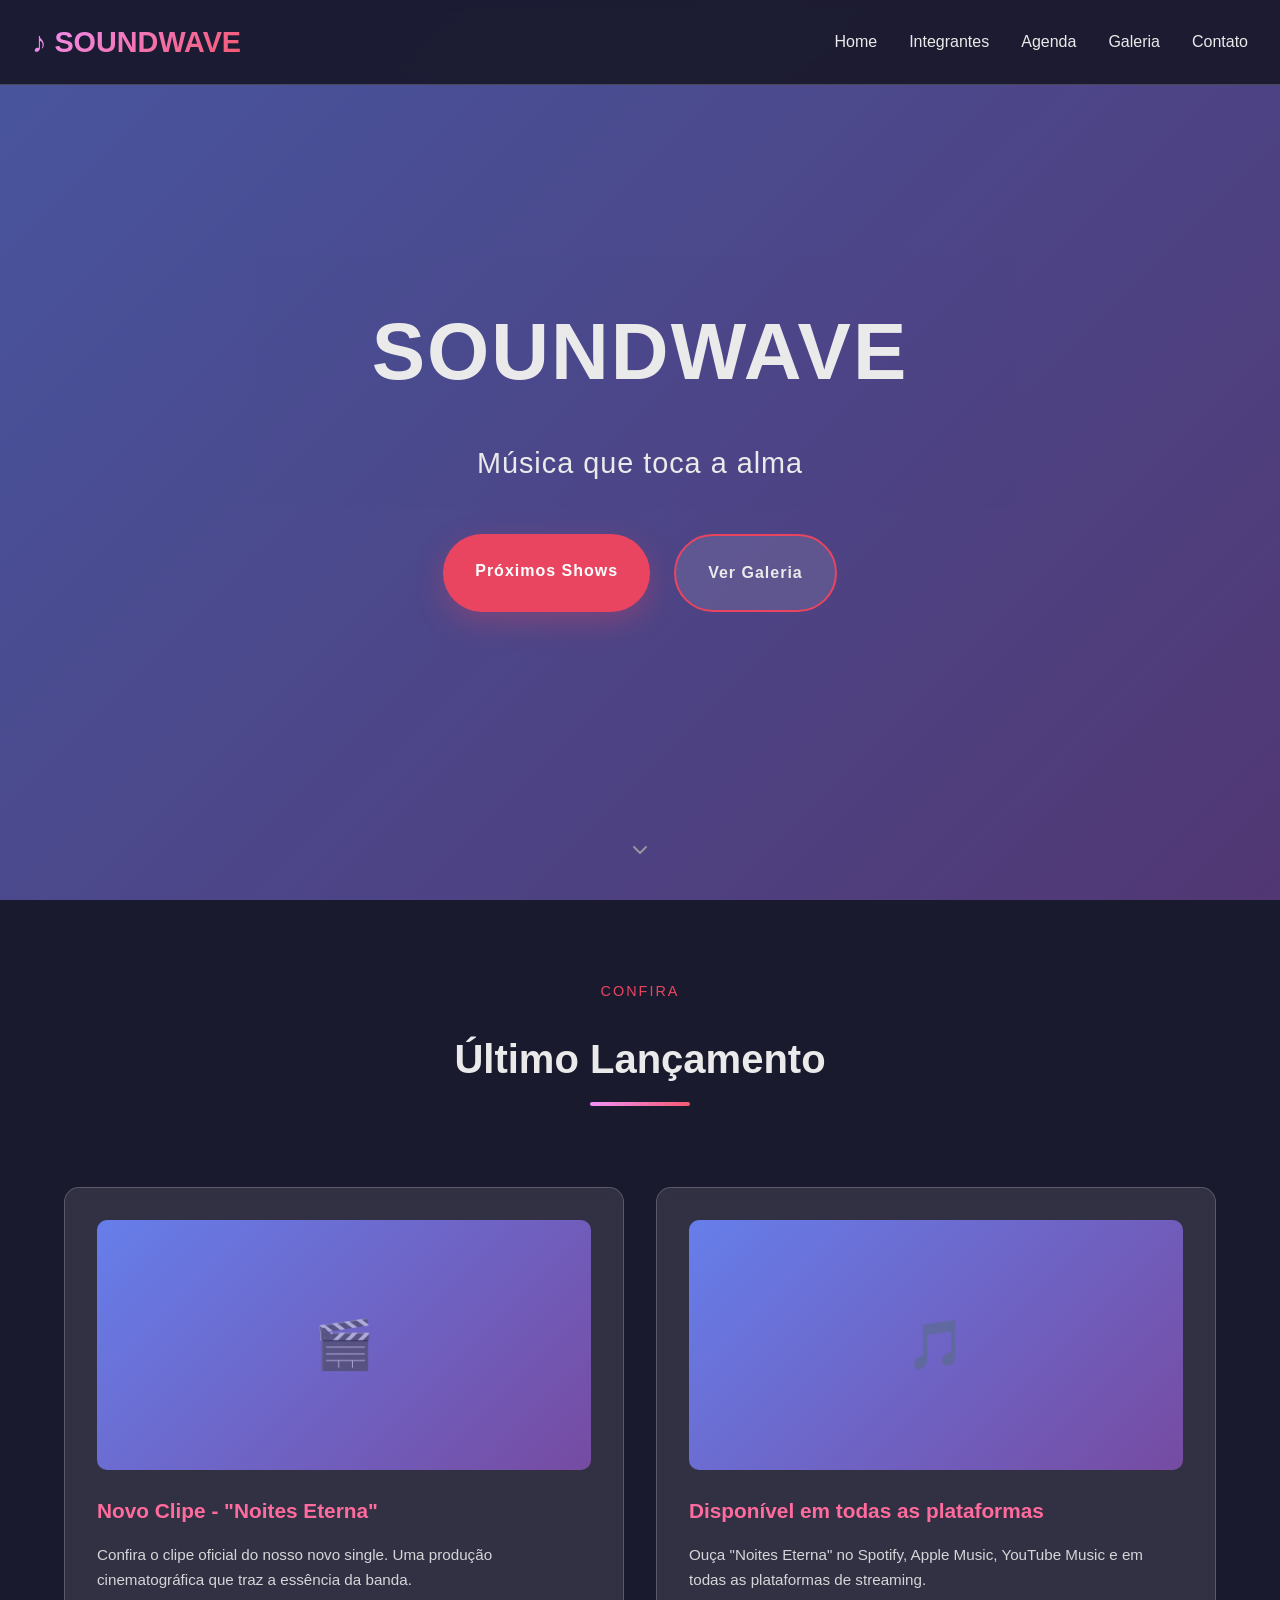
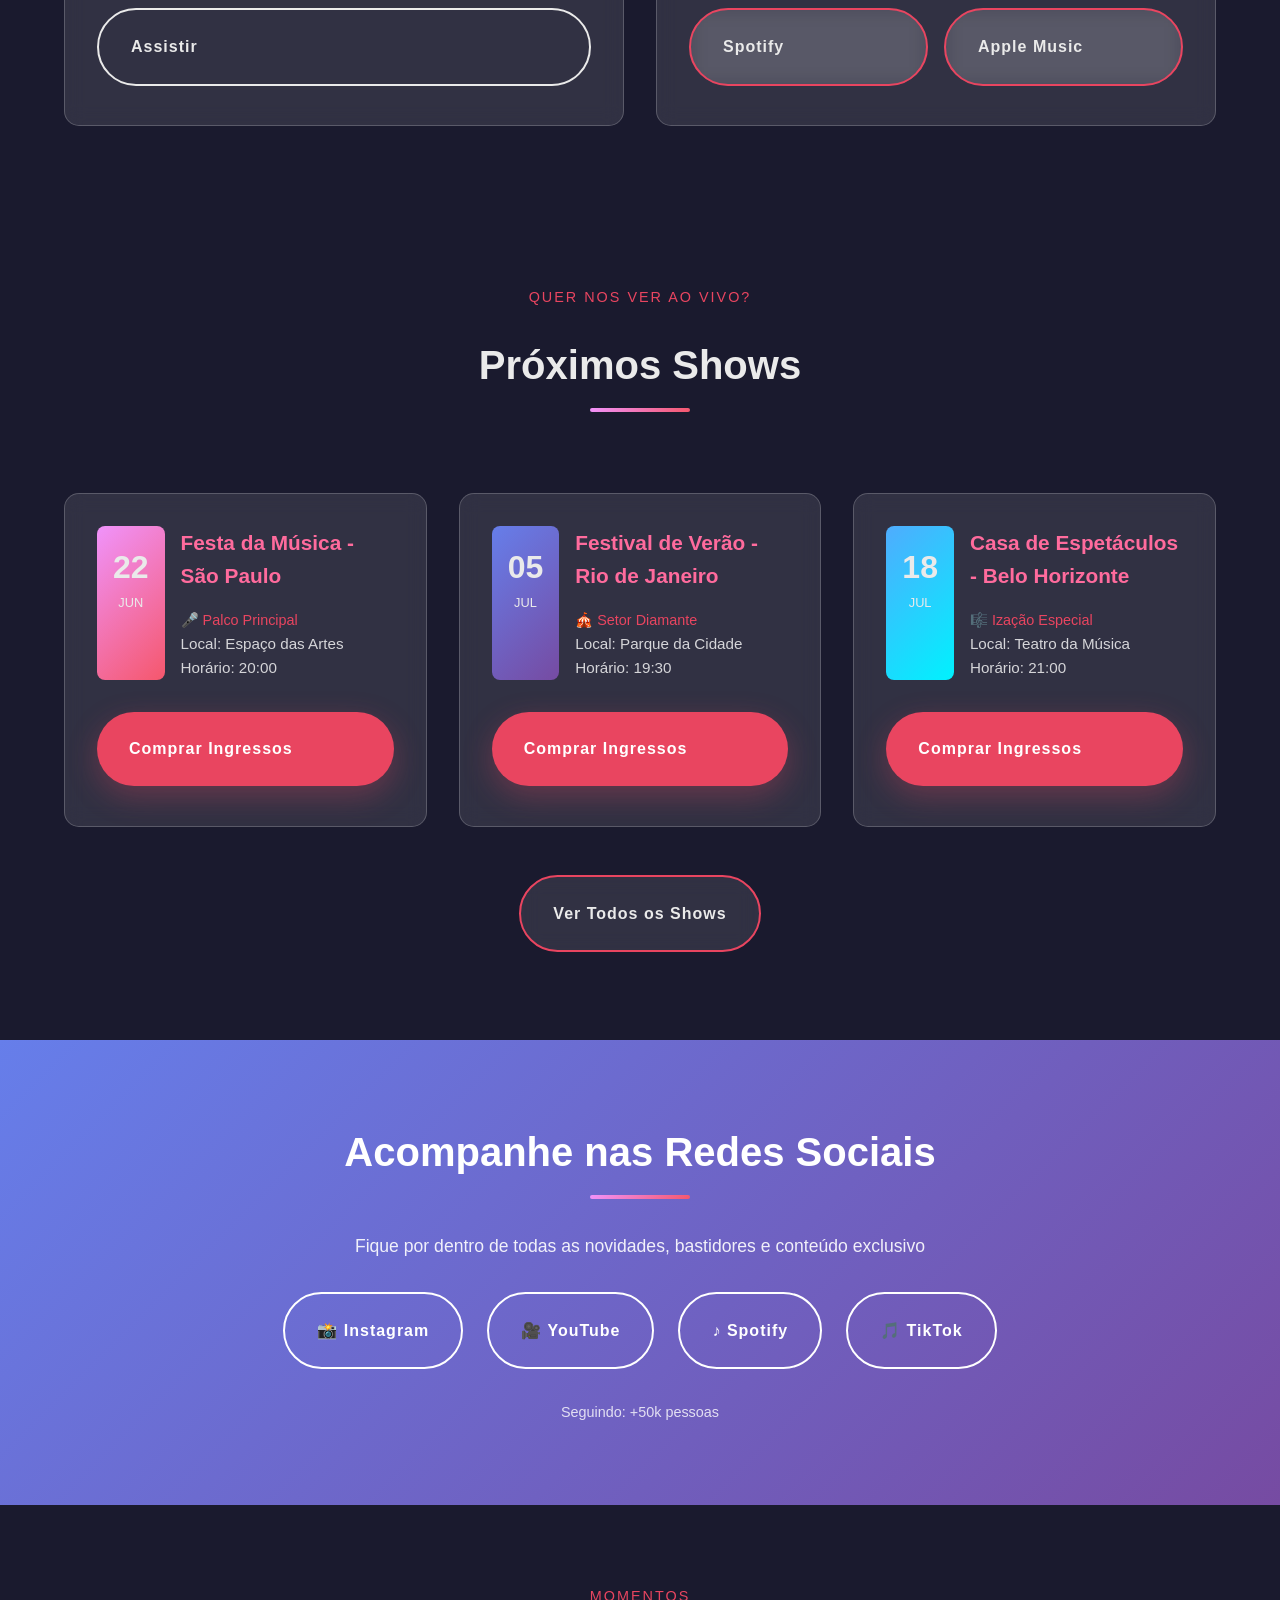
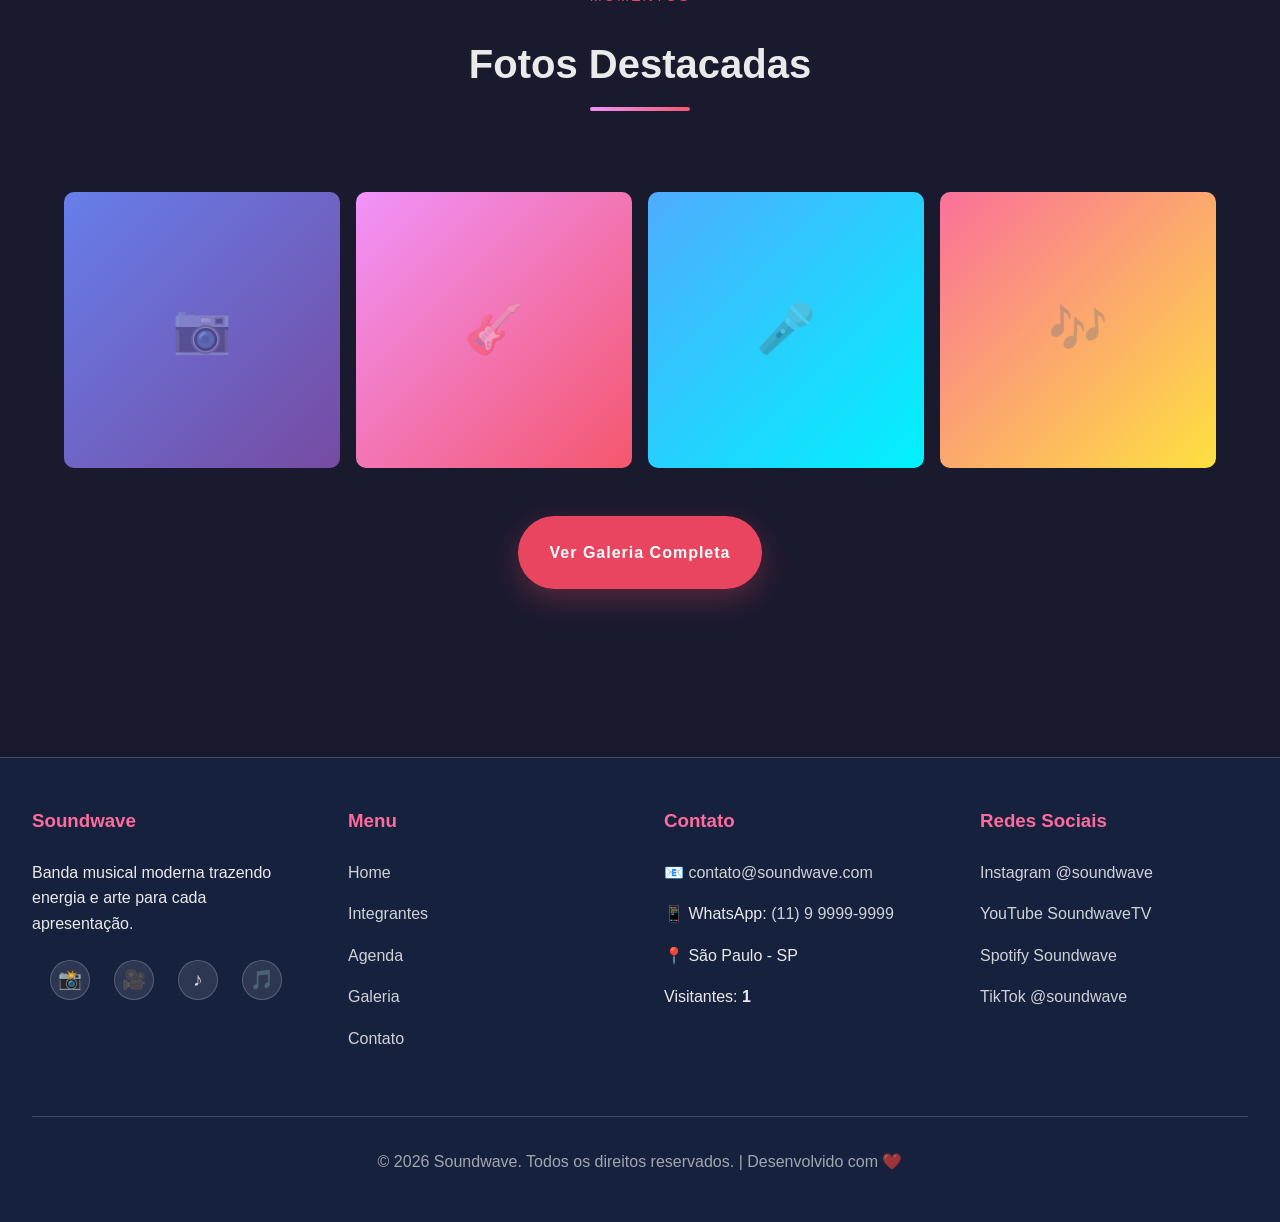
==== index.html @ 04a6c2c3 "Initial commit - Site Os Pampeiros" ====
<!DOCTYPE html>
<html lang="pt-BR">
<head>
  <meta charset="UTF-8">
  <meta name="viewport" content="width=device-width, initial-scale=1.0">
  <title>Soundwave - A Banda do Momento</title>
  <meta name="description" content="Site oficial da banda Soundwave. Conheça os integrantes, acompanhe a agenda de shows e ouça nossas músicas.">
  <meta name="keywords" content="banda, música, shows, soundwave, rock, indie">
  <meta name="theme-color" content="#e94560">
  
  <link rel="stylesheet" href="css/style.css">
  <link rel="icon" type="image/x-icon" href="data:image/svg+xml,<svg xmlns='http://www.w3.org/2000/svg' viewBox='0 0 100 100'><text y='75' font-size='75'>🎵</text></svg>">
</head>
<body>
  <!-- HEADER E NAVEGAÇÃO -->
  <header>
    <div class="header-container">
      <a href="index.html" class="logo">♪ SOUNDWAVE</a>
      <button class="menu-toggle">
        <span></span>
        <span></span>
        <span></span>
      </button>
      <nav>
        <a href="index.html">Home</a>
        <a href="integrantes.html">Integrantes</a>
        <a href="agenda.html">Agenda</a>
        <a href="galeria.html">Galeria</a>
        <a href="contato.html">Contato</a>
      </nav>
    </div>
  </header>

  <!-- HERO SECTION -->
  <section class="hero">
    <div class="hero-content">
      <h1>SOUNDWAVE</h1>
      <p>Música que toca a alma</p>
      <div class="hero-buttons">
        <a href="agenda.html" class="btn btn-primary">Próximos Shows</a>
        <a href="galeria.html" class="btn btn-secondary">Ver Galeria</a>
      </div>
    </div>
    
    <div class="scroll-indicator">
      <svg viewBox="0 0 24 24" stroke-width="2" stroke-linecap="round" stroke-linejoin="round">
        <polyline points="6 9 12 15 18 9"></polyline>
      </svg>
    </div>
  </section>

  <!-- ÚLTIMO LANÇAMENTO -->
  <section class="latest-release">
    <div class="container">
      <div class="section-subtitle">Confira</div>
      <h2 class="section-title">Último Lançamento</h2>
      
      <div class="grid">
        <div class="card">
          <div class="card-image">🎬</div>
          <h3>Novo Clipe - "Noites Eterna"</h3>
          <p>Confira o clipe oficial do nosso novo single. Uma produção cinematográfica que traz a essência da banda.</p>
          <a href="galeria.html" class="btn btn-ghost" style="margin-top: 1rem; width: 100%;">Assistir</a>
        </div>
        
        <div class="card">
          <div class="card-image">🎵</div>
          <h3>Disponível em todas as plataformas</h3>
          <p>Ouça "Noites Eterna" no Spotify, Apple Music, YouTube Music e em todas as plataformas de streaming.</p>
          <div style="display: flex; gap: 1rem; margin-top: 1rem; flex-wrap: wrap;">
            <a href="#" class="btn btn-secondary" style="flex: 1; min-width: 100px;">Spotify</a>
            <a href="#" class="btn btn-secondary" style="flex: 1; min-width: 100px;">Apple Music</a>
          </div>
        </div>
      </div>
    </div>
  </section>

  <!-- PRÓXIMOS SHOWS -->
  <section class="upcoming-shows">
    <div class="container">
      <div class="section-subtitle">Quer nos ver ao vivo?</div>
      <h2 class="section-title">Próximos Shows</h2>
      
      <div class="grid">
        <div class="card">
          <div style="display: flex; gap: 1rem; margin-bottom: 1rem;">
            <div style="background: linear-gradient(135deg, #f093fb 0%, #f5576c 100%); padding: 1rem; border-radius: 8px; text-align: center;">
              <div style="font-size: 2rem; font-weight: bold;">22</div>
              <div style="font-size: 0.8rem;">JUN</div>
            </div>
            <div>
              <h3 style="color: #ff6b9d;">Festa da Música - São Paulo</h3>
              <p style="color: var(--accent); font-size: 0.9rem;">🎤 Palco Principal</p>
              <p style="color: rgba(255, 255, 255, 0.8);">Local: Espaço das Artes</p>
              <p style="color: rgba(255, 255, 255, 0.8);">Horário: 20:00</p>
            </div>
          </div>
          <a href="#" class="btn btn-primary" style="width: 100%; margin-top: 1rem;">Comprar Ingressos</a>
        </div>
        
        <div class="card">
          <div style="display: flex; gap: 1rem; margin-bottom: 1rem;">
            <div style="background: linear-gradient(135deg, #667eea 0%, #764ba2 100%); padding: 1rem; border-radius: 8px; text-align: center;">
              <div style="font-size: 2rem; font-weight: bold;">05</div>
              <div style="font-size: 0.8rem;">JUL</div>
            </div>
            <div>
              <h3 style="color: #ff6b9d;">Festival de Verão - Rio de Janeiro</h3>
              <p style="color: var(--accent); font-size: 0.9rem;">🎪 Setor Diamante</p>
              <p style="color: rgba(255, 255, 255, 0.8);">Local: Parque da Cidade</p>
              <p style="color: rgba(255, 255, 255, 0.8);">Horário: 19:30</p>
            </div>
          </div>
          <a href="#" class="btn btn-primary" style="width: 100%; margin-top: 1rem;">Comprar Ingressos</a>
        </div>
        
        <div class="card">
          <div style="display: flex; gap: 1rem; margin-bottom: 1rem;">
            <div style="background: linear-gradient(135deg, #4facfe 0%, #00f2fe 100%); padding: 1rem; border-radius: 8px; text-align: center;">
              <div style="font-size: 2rem; font-weight: bold;">18</div>
              <div style="font-size: 0.8rem;">JUL</div>
            </div>
            <div>
              <h3 style="color: #ff6b9d;">Casa de Espetáculos - Belo Horizonte</h3>
              <p style="color: var(--accent); font-size: 0.9rem;">🎼 Ização Especial</p>
              <p style="color: rgba(255, 255, 255, 0.8);">Local: Teatro da Música</p>
              <p style="color: rgba(255, 255, 255, 0.8);">Horário: 21:00</p>
            </div>
          </div>
          <a href="#" class="btn btn-primary" style="width: 100%; margin-top: 1rem;">Comprar Ingressos</a>
        </div>
      </div>
      
      <div style="text-align: center; margin-top: 3rem;">
        <a href="agenda.html" class="btn btn-secondary">Ver Todos os Shows</a>
      </div>
    </div>
  </section>

  <!-- REDES SOCIAIS -->
  <section class="social-section" style="background: linear-gradient(135deg, #667eea 0%, #764ba2 100%); padding: 5rem 2rem; text-align: center;">
    <div class="container">
      <h2 class="section-title" style="color: white;">Acompanhe nas Redes Sociais</h2>
      <p style="font-size: 1.1rem; margin-bottom: 2rem; color: rgba(255, 255, 255, 0.9);">Fique por dentro de todas as novidades, bastidores e conteúdo exclusivo</p>
      
      <div style="display: flex; gap: 1.5rem; justify-content: center; flex-wrap: wrap; margin-bottom: 2rem;">
        <a href="#" class="btn btn-ghost" style="color: white; border-color: white;">📸 Instagram</a>
        <a href="#" class="btn btn-ghost" style="color: white; border-color: white;">🎥 YouTube</a>
        <a href="#" class="btn btn-ghost" style="color: white; border-color: white;">♪ Spotify</a>
        <a href="#" class="btn btn-ghost" style="color: white; border-color: white;">🎵 TikTok</a>
      </div>
      
      <p style="color: rgba(255, 255, 255, 0.8); font-size: 0.9rem;">Seguindo: +50k pessoas</p>
    </div>
  </section>

  <!-- FOTOS DESTACADAS -->
  <section class="featured-photos">
    <div class="container">
      <div class="section-subtitle">Momentos</div>
      <h2 class="section-title">Fotos Destacadas</h2>
      
      <div style="display: grid; grid-template-columns: repeat(auto-fit, minmax(200px, 1fr)); gap: 1rem; margin-top: 3rem;">
        <div style="aspect-ratio: 1; background: linear-gradient(135deg, #667eea 0%, #764ba2 100%); border-radius: 10px; display: flex; align-items: center; justify-content: center; color: rgba(255, 255, 255, 0.3); font-size: 3rem; cursor: pointer; transition: all 0.3s ease;" onmouseover="this.style.transform='scale(1.05)'" onmouseout="this.style.transform='scale(1)'">📷</div>
        <div style="aspect-ratio: 1; background: linear-gradient(135deg, #f093fb 0%, #f5576c 100%); border-radius: 10px; display: flex; align-items: center; justify-content: center; color: rgba(255, 255, 255, 0.3); font-size: 3rem; cursor: pointer; transition: all 0.3s ease;" onmouseover="this.style.transform='scale(1.05)'" onmouseout="this.style.transform='scale(1)'">🎸</div>
        <div style="aspect-ratio: 1; background: linear-gradient(135deg, #4facfe 0%, #00f2fe 100%); border-radius: 10px; display: flex; align-items: center; justify-content: center; color: rgba(255, 255, 255, 0.3); font-size: 3rem; cursor: pointer; transition: all 0.3s ease;" onmouseover="this.style.transform='scale(1.05)'" onmouseout="this.style.transform='scale(1)'">🎤</div>
        <div style="aspect-ratio: 1; background: linear-gradient(135deg, #fa709a 0%, #fee140 100%); border-radius: 10px; display: flex; align-items: center; justify-content: center; color: rgba(255, 255, 255, 0.3); font-size: 3rem; cursor: pointer; transition: all 0.3s ease;" onmouseover="this.style.transform='scale(1.05)'" onmouseout="this.style.transform='scale(1)'">🎶</div>
      </div>
      
      <div style="text-align: center; margin-top: 3rem;">
        <a href="galeria.html" class="btn btn-primary">Ver Galeria Completa</a>
      </div>
    </div>
  </section>

  <!-- RODAPÉ -->
  <footer>
    <div class="footer-content">
      <div class="footer-section">
        <h3>Soundwave</h3>
        <p>Banda musical moderna trazendo energia e arte para cada apresentação.</p>
        <div class="social-links" style="margin-top: 1.5rem;">
          <a href="#" title="Instagram">📸</a>
          <a href="#" title="YouTube">🎥</a>
          <a href="#" title="Spotify">♪</a>
          <a href="#" title="TikTok">🎵</a>
        </div>
      </div>
      
      <div class="footer-section">
        <h3>Menu</h3>
        <ul>
          <li><a href="index.html">Home</a></li>
          <li><a href="integrantes.html">Integrantes</a></li>
          <li><a href="agenda.html">Agenda</a></li>
          <li><a href="galeria.html">Galeria</a></li>
          <li><a href="contato.html">Contato</a></li>
        </ul>
      </div>
      
      <div class="footer-section">
        <h3>Contato</h3>
        <ul>
          <li>📧 <a href="mailto:contato@soundwave.com">contato@soundwave.com</a></li>
          <li>📱 WhatsApp: <a href="https://wa.me/5511999999999">(11) 9 9999-9999</a></li>
          <li>📍 São Paulo - SP</li>
          <li style="margin-top: 1rem;">Visitantes: <strong id="visitor-count" class="visitor-count">1</strong></li>
        </ul>
      </div>
      
      <div class="footer-section">
        <h3>Redes Sociais</h3>
        <ul>
          <li><a href="#">Instagram @soundwave</a></li>
          <li><a href="#">YouTube SoundwaveTV</a></li>
          <li><a href="#">Spotify Soundwave</a></li>
          <li><a href="#">TikTok @soundwave</a></li>
        </ul>
      </div>
    </div>
    
    <div class="footer-bottom">
      <p>&copy; 2026 Soundwave. Todos os direitos reservados. | Desenvolvido com ❤️</p>
    </div>
  </footer>

  <!-- Botão Voltar ao Topo -->
  <button class="scroll-top">↑</button>

  <script src="js/script.js"></script>
</body>
</html>
---- css/style.css ----
/* ===================================
   VARIÁVEIS E ESTILOS GLOBAIS
   =================================== */

:root {
  /* Cores */
  --primary: #1a1a2e;
  --secondary: #16213e;
  --accent: #e94560;
  --accent-light: #ff6b9d;
  --text-light: #eaeaea;
  --text-dark: #1a1a2e;
  --glass-bg: rgba(255, 255, 255, 0.1);
  --glass-border: rgba(255, 255, 255, 0.2);
  --gradient-1: linear-gradient(135deg, #667eea 0%, #764ba2 100%);
  --gradient-2: linear-gradient(135deg, #f093fb 0%, #f5576c 100%);
  --gradient-3: linear-gradient(135deg, #4facfe 0%, #00f2fe 100%);
  
  /* Tipografia */
  --font-primary: 'Segoe UI', Tahoma, Geneva, Verdana, sans-serif;
  --font-secondary: 'Georgia', serif;
  
  /* Espaçamentos */
  --space-xs: 0.5rem;
  --space-sm: 1rem;
  --space-md: 1.5rem;
  --space-lg: 2rem;
  --space-xl: 3rem;
  --space-xxl: 5rem;
  
  /* Transições */
  --transition-fast: 0.2s ease;
  --transition-normal: 0.3s ease;
  --transition-slow: 0.5s ease;
}

* {
  margin: 0;
  padding: 0;
  box-sizing: border-box;
}

html {
  scroll-behavior: smooth;
}

body {
  font-family: var(--font-primary);
  background-color: var(--primary);
  color: var(--text-light);
  line-height: 1.6;
  overflow-x: hidden;
}

/* ===================================
   HEADER E NAVEGAÇÃO
   =================================== */

header {
  position: fixed;
  top: 0;
  left: 0;
  right: 0;
  z-index: 1000;
  background: rgba(26, 26, 46, 0.95);
  backdrop-filter: blur(10px);
  border-bottom: 1px solid var(--glass-border);
  padding: 1.2rem var(--space-lg);
  transition: all var(--transition-normal);
}

header.scrolled {
  background: rgba(26, 26, 46, 0.98);
  padding: 0.8rem var(--space-lg);
  box-shadow: 0 10px 40px rgba(0, 0, 0, 0.3);
}

.header-container {
  max-width: 1400px;
  margin: 0 auto;
  display: flex;
  justify-content: space-between;
  align-items: center;
}

.logo {
  font-size: 1.8rem;
  font-weight: bold;
  background: var(--gradient-2);
  -webkit-background-clip: text;
  -webkit-text-fill-color: transparent;
  background-clip: text;
  text-decoration: none;
  transition: transform var(--transition-normal);
}

.logo:hover {
  transform: scale(1.05);
}

nav {
  display: flex;
  gap: var(--space-lg);
}

nav a {
  color: var(--text-light);
  text-decoration: none;
  font-weight: 500;
  transition: color var(--transition-normal);
  position: relative;
}

nav a::after {
  content: '';
  position: absolute;
  bottom: -5px;
  left: 0;
  width: 0;
  height: 2px;
  background: var(--accent);
  transition: width var(--transition-normal);
}

nav a:hover::after {
  width: 100%;
}

nav a:hover {
  color: var(--accent-light);
}

/* Menu Mobile */
.menu-toggle {
  display: none;
  background: none;
  border: none;
  color: var(--text-light);
  font-size: 1.5rem;
  cursor: pointer;
  flex-direction: column;
  gap: 5px;
}

.menu-toggle span {
  width: 25px;
  height: 3px;
  background: var(--text-light);
  border-radius: 2px;
  transition: all var(--transition-fast);
}

.menu-toggle.active span:nth-child(1) {
  transform: rotate(45deg) translate(10px, 10px);
}

.menu-toggle.active span:nth-child(2) {
  opacity: 0;
}

.menu-toggle.active span:nth-child(3) {
  transform: rotate(-45deg) translate(7px, -7px);
}

/* ===================================
   SEÇÕES PRINCIPAIS
   =================================== */

section {
  padding: var(--space-xxl) var(--space-lg);
  max-width: 1400px;
  margin: 0 auto;
}

/* Hero */
.hero {
  height: 100vh;
  display: flex;
  flex-direction: column;
  justify-content: center;
  align-items: center;
  text-align: center;
  background: var(--gradient-1);
  background-attachment: fixed;
  position: relative;
  overflow: hidden;
  margin-top: 0;
  padding: 0;
}

.hero::before {
  content: '';
  position: absolute;
  top: 0;
  left: 0;
  right: 0;
  bottom: 0;
  background: rgba(26, 26, 46, 0.4);
  z-index: 1;
}

.hero-content {
  position: relative;
  z-index: 2;
  animation: fadeInUp 1s ease-out;
}

.hero h1 {
  font-size: clamp(3rem, 10vw, 5rem);
  font-weight: 900;
  margin-bottom: var(--space-md);
  letter-spacing: 2px;
  animation: slideDown 0.8s ease-out;
}

.hero p {
  font-size: clamp(1.2rem, 3vw, 1.8rem);
  margin-bottom: var(--space-xl);
  color: var(--text-light);
  animation: slideUp 0.8s ease-out 0.2s both;
  font-weight: 300;
  letter-spacing: 1px;
}

.hero-buttons {
  display: flex;
  gap: var(--space-md);
  justify-content: center;
  flex-wrap: wrap;
  animation: fadeIn 1s ease-out 0.4s both;
}

.btn {
  padding: var(--space-md) var(--space-lg);
  border: none;
  border-radius: 50px;
  font-size: 1rem;
  font-weight: 600;
  cursor: pointer;
  transition: all var(--transition-normal);
  text-decoration: none;
  display: inline-block;
  letter-spacing: 1px;
  position: relative;
  overflow: hidden;
}

.btn-primary {
  background: var(--accent);
  color: white;
  box-shadow: 0 10px 30px rgba(233, 69, 96, 0.3);
}

.btn-primary:hover {
  background: var(--accent-light);
  transform: translateY(-3px);
  box-shadow: 0 15px 40px rgba(233, 69, 96, 0.4);
}

.btn-secondary {
  background: rgba(255, 255, 255, 0.1);
  color: var(--text-light);
  border: 2px solid var(--accent);
  backdrop-filter: blur(10px);
}

.btn-secondary:hover {
  background: var(--accent);
  color: white;
  transform: translateY(-3px);
}

.btn-ghost {
  background: transparent;
  color: var(--text-light);
  border: 2px solid var(--text-light);
}

.btn-ghost:hover {
  background: var(--text-light);
  color: var(--primary);
}

/* Scroll Down Indicator */
.scroll-indicator {
  position: absolute;
  bottom: 30px;
  left: 50%;
  transform: translateX(-50%);
  animation: bounce 2s infinite;
}

.scroll-indicator svg {
  width: 24px;
  height: 24px;
  stroke: var(--text-light);
  fill: none;
}

@keyframes bounce {
  0%, 20%, 50%, 80%, 100% {
    transform: translateX(-50%) translateY(0);
  }
  40% {
    transform: translateX(-50%) translateY(-10px);
  }
  60% {
    transform: translateX(-50%) translateY(-5px);
  }
}

/* ===================================
   CARDS E COMPONENTES
   =================================== */

.card {
  background: var(--glass-bg);
  backdrop-filter: blur(10px);
  border: 1px solid var(--glass-border);
  border-radius: 15px;
  padding: var(--space-lg);
  transition: all var(--transition-normal);
  animation: fadeInUp 0.6s ease-out;
}

.card:hover {
  transform: translateY(-10px);
  background: rgba(255, 255, 255, 0.15);
  border-color: var(--accent);
  box-shadow: 0 20px 50px rgba(233, 69, 96, 0.2);
}

.card-image {
  width: 100%;
  height: 250px;
  background: linear-gradient(135deg, #667eea 0%, #764ba2 100%);
  border-radius: 10px;
  margin-bottom: var(--space-md);
  display: flex;
  align-items: center;
  justify-content: center;
  color: rgba(255, 255, 255, 0.5);
  font-size: 3rem;
}

.card h3 {
  font-size: 1.3rem;
  margin-bottom: var(--space-sm);
  color: var(--accent-light);
}

.card p {
  color: rgba(255, 255, 255, 0.8);
  font-size: 0.95rem;
}

/* Grid */
.grid {
  display: grid;
  grid-template-columns: repeat(auto-fit, minmax(300px, 1fr));
  gap: var(--space-lg);
  margin-top: var(--space-xl);
}

/* ===================================
   SEÇÕES ESPECÍFICAS
   =================================== */

.section-title {
  font-size: 2.5rem;
  font-weight: bold;
  text-align: center;
  margin-bottom: var(--space-xl);
  position: relative;
  display: inline-block;
  width: 100%;
}

.section-title::after {
  content: '';
  position: absolute;
  bottom: -15px;
  left: 50%;
  transform: translateX(-50%);
  width: 100px;
  height: 4px;
  background: var(--gradient-2);
  border-radius: 2px;
}

.section-subtitle {
  color: var(--accent);
  font-size: 0.9rem;
  letter-spacing: 2px;
  text-transform: uppercase;
  margin-bottom: var(--space-md);
  text-align: center;
}

/* Integrantes */
.member-card {
  text-align: center;
}

.member-image {
  width: 200px;
  height: 250px;
  background: var(--gradient-2);
  border-radius: 10px;
  margin: 0 auto var(--space-md);
  display: flex;
  align-items: center;
  justify-content: center;
  color: rgba(255, 255, 255, 0.3);
  font-size: 4rem;
  overflow: hidden;
  transition: transform var(--transition-normal);
}

.member-card:hover .member-image {
  transform: scale(1.05);
}

.member-name {
  font-size: 1.5rem;
  color: var(--accent-light);
  margin-bottom: var(--space-sm);
}

.member-instrument {
  color: var(--accent);
  font-size: 0.9rem;
  text-transform: uppercase;
  letter-spacing: 1px;
  margin-bottom: var(--space-md);
}

.member-bio {
  color: rgba(255, 255, 255, 0.8);
  font-size: 0.95rem;
  line-height: 1.6;
  margin-bottom: var(--space-md);
}

.social-links {
  display: flex;
  gap: var(--space-md);
  justify-content: center;
}

.social-links a {
  width: 40px;
  height: 40px;
  background: var(--glass-bg);
  border: 1px solid var(--glass-border);
  border-radius: 50%;
  display: flex;
  align-items: center;
  justify-content: center;
  color: var(--accent-light);
  text-decoration: none;
  transition: all var(--transition-normal);
  font-size: 1.2rem;
}

.social-links a:hover {
  background: var(--accent);
  border-color: var(--accent);
  transform: translateY(-5px);
}

/* Agenda */
.event-card {
  display: flex;
  gap: var(--space-lg);
  align-items: center;
  border-left: 4px solid var(--accent);
  padding-left: var(--space-lg);
  margin-bottom: var(--space-lg);
}

.event-date {
  background: var(--gradient-2);
  padding: var(--space-md);
  border-radius: 10px;
  text-align: center;
  min-width: 100px;
}

.event-date .day {
  font-size: 2rem;
  font-weight: bold;
}

.event-date .month {
  font-size: 0.9rem;
  text-transform: uppercase;
  opacity: 0.8;
}

.event-info {
  flex: 1;
}

.event-info h3 {
  color: var(--accent-light);
  margin-bottom: var(--space-sm);
}

.event-info p {
  color: rgba(255, 255, 255, 0.8);
  margin-bottom: var(--space-sm);
}

.event-location {
  display: flex;
  align-items: center;
  gap: var(--space-sm);
  color: var(--accent);
  font-size: 0.9rem;
}

/* Galeria */
.gallery-grid {
  display: grid;
  grid-template-columns: repeat(auto-fit, minmax(250px, 1fr));
  gap: var(--space-md);
  margin-top: var(--space-xl);
}

.gallery-item {
  aspect-ratio: 1;
  background: linear-gradient(135deg, #667eea 0%, #764ba2 100%);
  border-radius: 10px;
  cursor: pointer;
  overflow: hidden;
  position: relative;
  transition: all var(--transition-normal);
  display: flex;
  align-items: center;
  justify-content: center;
  color: rgba(255, 255, 255, 0.4);
  font-size: 3rem;
}

.gallery-item:hover {
  transform: scale(1.05);
  box-shadow: 0 15px 40px rgba(233, 69, 96, 0.3);
}

.gallery-item::after {
  content: '🔍';
  position: absolute;
  font-size: 2rem;
  opacity: 0;
  transition: opacity var(--transition-normal);
}

.gallery-item:hover::after {
  opacity: 1;
}

/* Formulário */
.form-group {
  margin-bottom: var(--space-lg);
}

.form-group label {
  display: block;
  margin-bottom: var(--space-sm);
  color: var(--accent-light);
  font-weight: 500;
}

.form-group input,
.form-group textarea {
  width: 100%;
  padding: var(--space-md);
  background: var(--glass-bg);
  border: 1px solid var(--glass-border);
  border-radius: 8px;
  color: var(--text-light);
  font-family: var(--font-primary);
  transition: all var(--transition-normal);
  resize: vertical;
}

.form-group input:focus,
.form-group textarea:focus {
  outline: none;
  background: rgba(255, 255, 255, 0.15);
  border-color: var(--accent);
  box-shadow: 0 0 20px rgba(233, 69, 96, 0.2);
}

.form-group textarea {
  min-height: 150px;
}

.contact-info {
  display: grid;
  grid-template-columns: repeat(auto-fit, minmax(250px, 1fr));
  gap: var(--space-lg);
  margin-bottom: var(--space-xl);
}

.contact-item {
  background: var(--glass-bg);
  border: 1px solid var(--glass-border);
  padding: var(--space-lg);
  border-radius: 10px;
  text-align: center;
}

.contact-item-icon {
  font-size: 2.5rem;
  margin-bottom: var(--space-md);
}

.contact-item h3 {
  color: var(--accent-light);
  margin-bottom: var(--space-sm);
}

.contact-item a {
  color: var(--accent);
  text-decoration: none;
  transition: color var(--transition-normal);
}

.contact-item a:hover {
  color: var(--accent-light);
}

/* Rodapé */
footer {
  background: var(--secondary);
  border-top: 1px solid var(--glass-border);
  padding: var(--space-xl) var(--space-lg);
  margin-top: var(--space-xxl);
}

.footer-content {
  max-width: 1400px;
  margin: 0 auto;
  display: grid;
  grid-template-columns: repeat(auto-fit, minmax(250px, 1fr));
  gap: var(--space-xl);
  margin-bottom: var(--space-xl);
}

.footer-section h3 {
  color: var(--accent-light);
  margin-bottom: var(--space-md);
}

.footer-section ul {
  list-style: none;
}

.footer-section ul li {
  margin-bottom: var(--space-sm);
}

.footer-section a {
  color: rgba(255, 255, 255, 0.8);
  text-decoration: none;
  transition: color var(--transition-normal);
}

.footer-section a:hover {
  color: var(--accent);
}

.footer-bottom {
  text-align: center;
  padding-top: var(--space-lg);
  border-top: 1px solid var(--glass-border);
  color: rgba(255, 255, 255, 0.6);
}

/* ===================================
   ANIMAÇÕES
   =================================== */

@keyframes fadeIn {
  from {
    opacity: 0;
  }
  to {
    opacity: 1;
  }
}

@keyframes fadeInUp {
  from {
    opacity: 0;
    transform: translateY(30px);
  }
  to {
    opacity: 1;
    transform: translateY(0);
  }
}

@keyframes slideDown {
  from {
    opacity: 0;
    transform: translateY(-30px);
  }
  to {
    opacity: 1;
    transform: translateY(0);
  }
}

@keyframes slideUp {
  from {
    opacity: 0;
    transform: translateY(30px);
  }
  to {
    opacity: 1;
    transform: translateY(0);
  }
}

/* Animação ao rolar */
.fade-in {
  animation: fadeInUp 0.6s ease-out forwards;
  opacity: 0;
}

/* ===================================
   RESPONSIVIDADE
   =================================== */

@media (max-width: 768px) {
  :root {
    --space-xl: 2rem;
    --space-xxl: 3rem;
  }

  header {
    padding: 1rem var(--space-md);
  }

  .menu-toggle {
    display: flex;
  }

  nav {
    position: fixed;
    top: 60px;
    left: 0;
    right: 0;
    flex-direction: column;
    background: rgba(26, 26, 46, 0.98);
    backdrop-filter: blur(10px);
    padding: var(--space-lg);
    gap: var(--space-md);
    max-height: 0;
    overflow: hidden;
    transition: max-height var(--transition-normal);
  }

  nav.active {
    max-height: 500px;
  }

  nav a {
    padding: var(--space-md) 0;
    border-bottom: 1px solid var(--glass-border);
  }

  nav a::after {
    display: none;
  }

  section {
    padding: var(--space-xl) var(--space-md);
  }

  .hero h1 {
    letter-spacing: 1px;
  }

  .hero-buttons {
    flex-direction: column;
    align-items: center;
  }

  .btn {
    width: 100%;
    max-width: 300px;
  }

  .section-title {
    font-size: 1.8rem;
  }

  .grid {
    grid-template-columns: 1fr;
  }

  .event-card {
    flex-direction: column;
    border-left: none;
    border-top: 4px solid var(--accent);
    padding-left: 0;
    padding-top: var(--space-lg);
  }

  .event-date {
    width: 100%;
  }

  .gallery-grid {
    grid-template-columns: repeat(2, 1fr);
    gap: var(--space-sm);
  }

  .footer-content {
    grid-template-columns: 1fr;
  }

  .member-card .social-links {
    flex-wrap: wrap;
  }
}

@media (max-width: 480px) {
  :root {
    --space-lg: 1.2rem;
    --space-md: 1rem;
  }

  .hero h1 {
    font-size: 2rem;
  }

  .hero p {
    font-size: 1rem;
  }

  .section-title {
    font-size: 1.5rem;
  }

  .card {
    padding: var(--space-md);
  }

  .gallery-grid {
    grid-template-columns: 1fr;
  }

  .contact-info {
    grid-template-columns: 1fr;
  }

  .header-container {
    padding: 0;
  }

  nav {
    top: 50px;
  }
}

/* ===================================
   UTILITÁRIOS
   =================================== */

.container {
  max-width: 1400px;
  margin: 0 auto;
  padding: 0 var(--space-lg);
}

.text-center {
  text-align: center;
}

.mt {
  margin-top: var(--space-xl);
}

.hidden {
  display: none !important;
}

.scroll-top {
  position: fixed;
  bottom: 30px;
  right: 30px;
  width: 50px;
  height: 50px;
  background: var(--accent);
  border: none;
  border-radius: 50%;
  color: white;
  font-size: 1.5rem;
  cursor: pointer;
  display: none;
  align-items: center;
  justify-content: center;
  z-index: 900;
  transition: all var(--transition-normal);
}

.scroll-top.visible {
  display: flex;
}

.scroll-top:hover {
  background: var(--accent-light);
  transform: translateY(-5px);
}
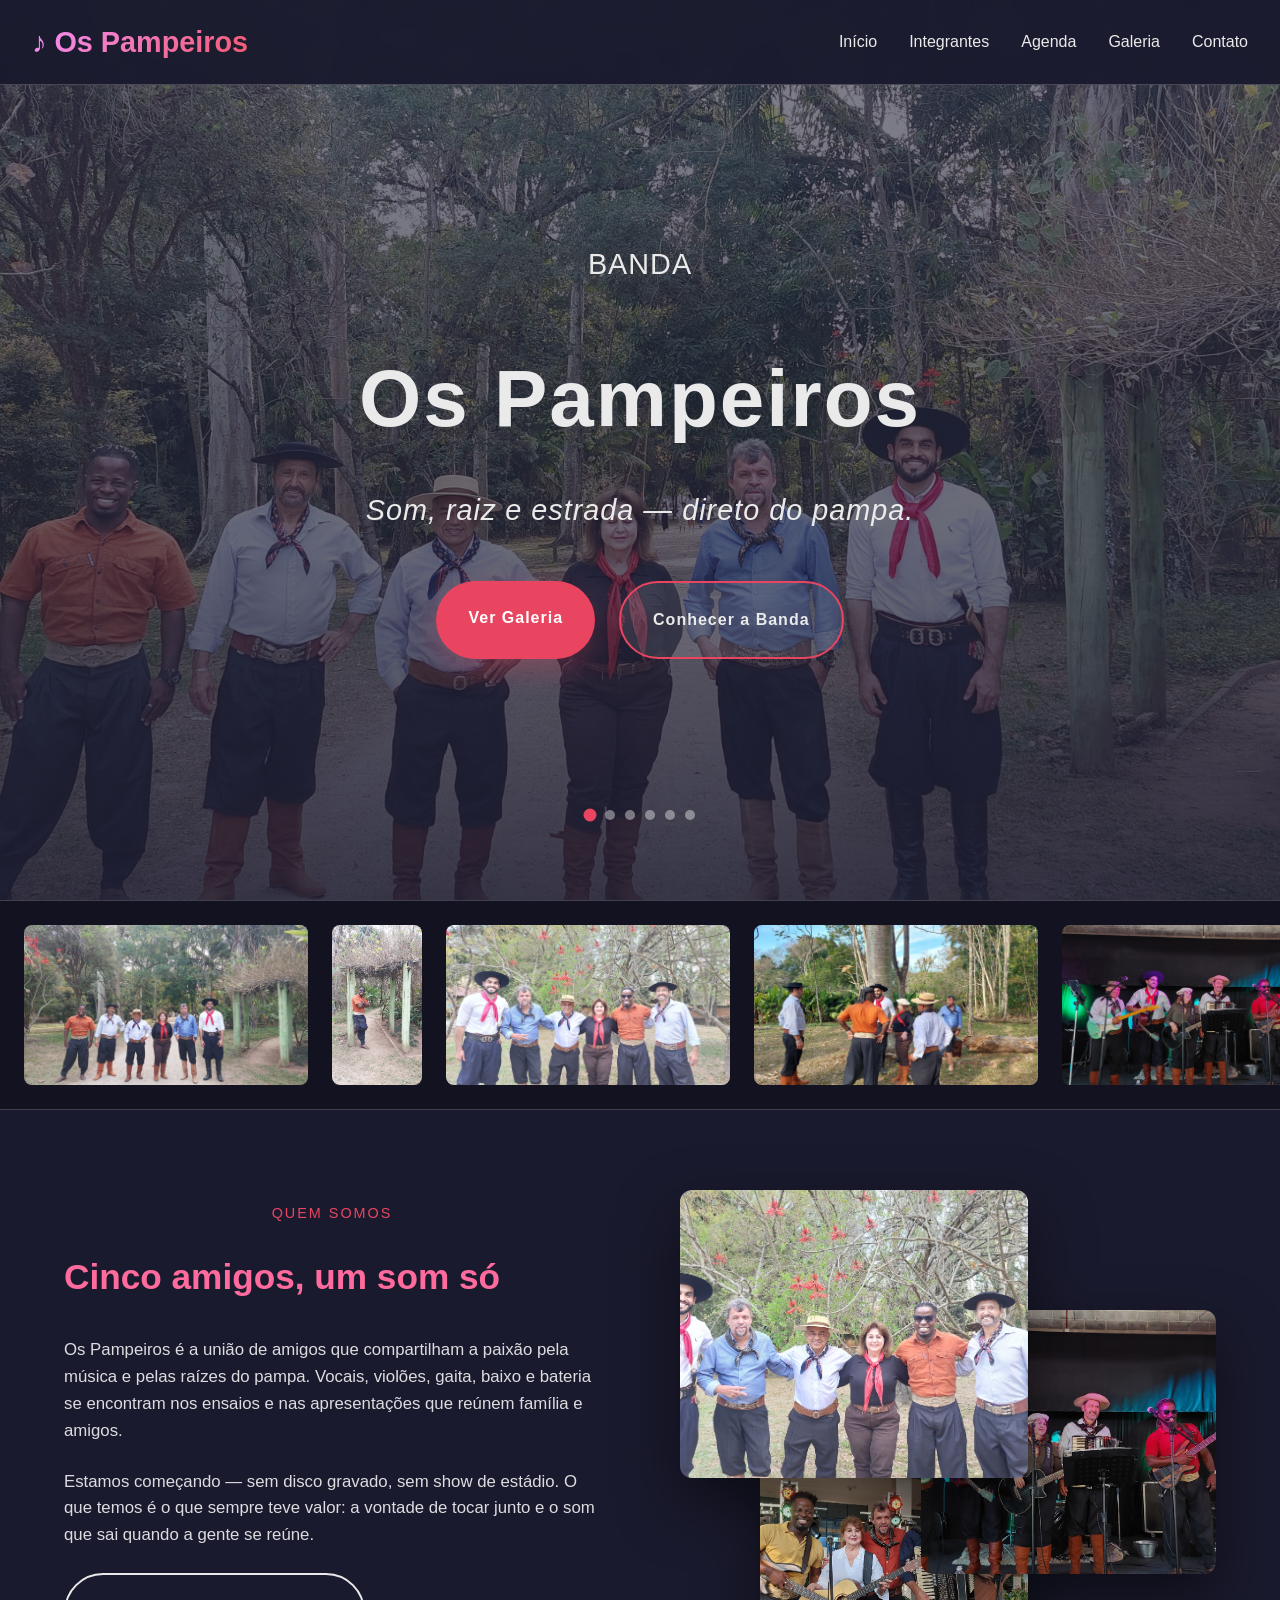
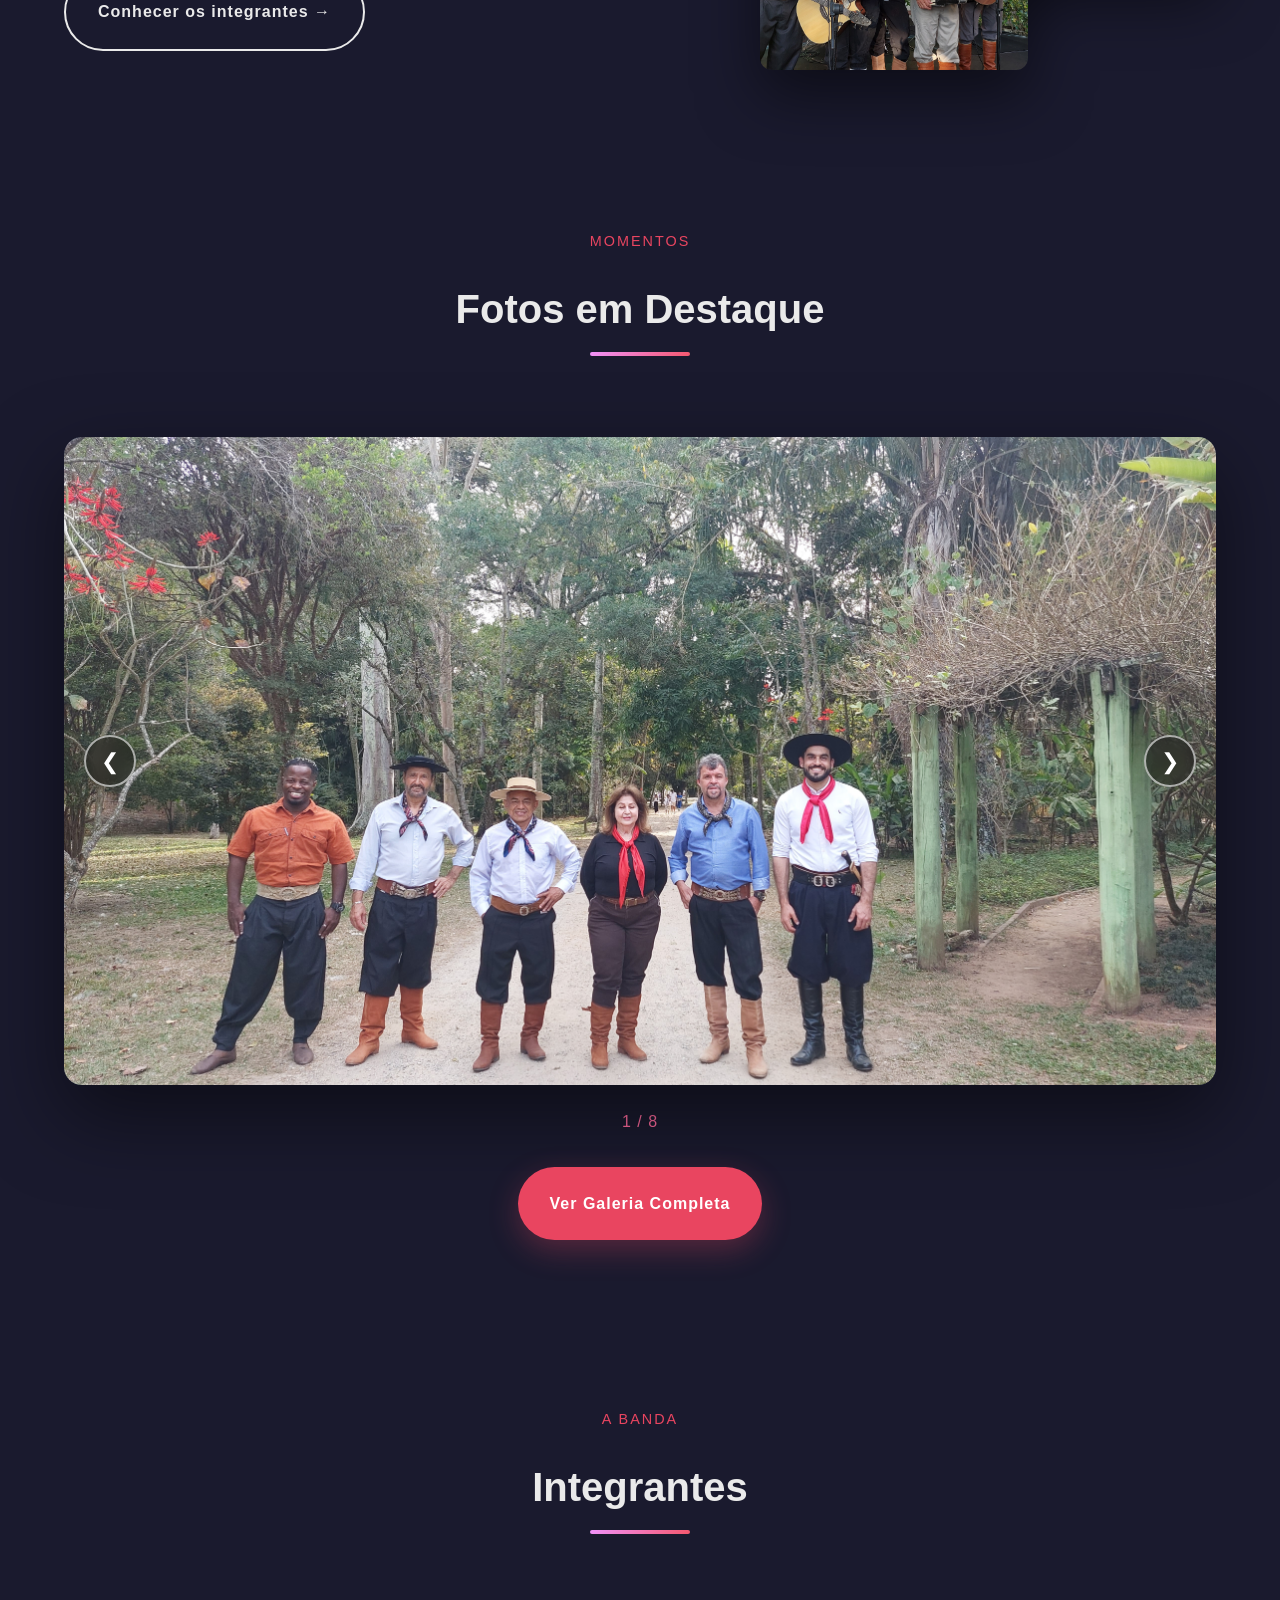
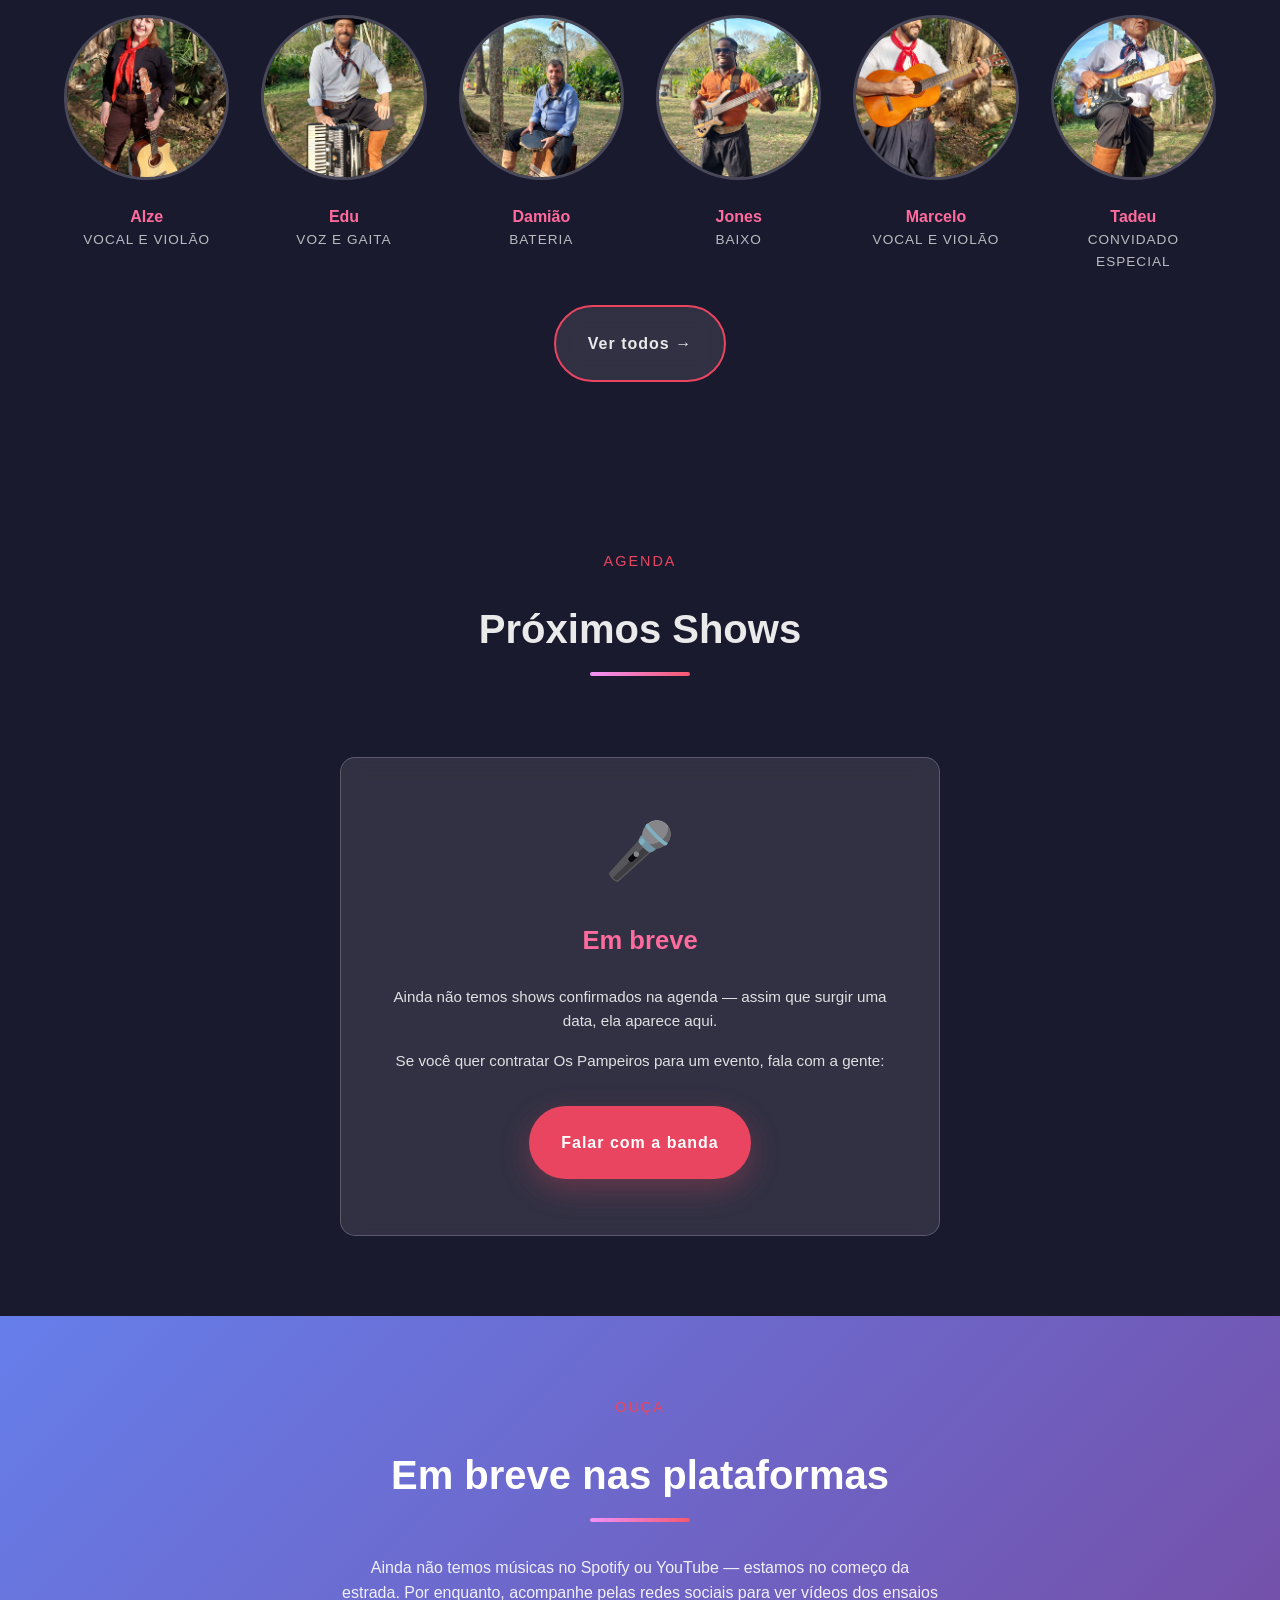
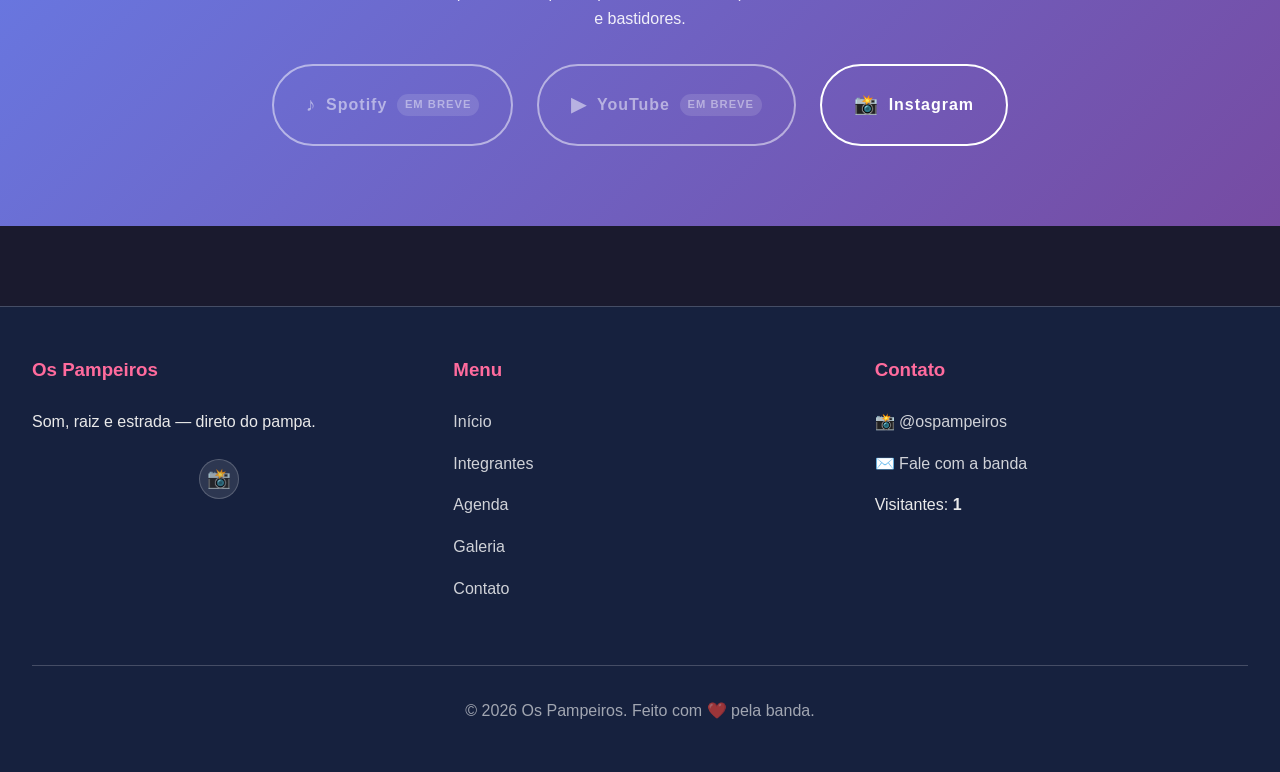
==== commit c9be3c71: "Site Os Pampeiros - novo visual com slideshow e fotos" ====
--- a/index.html
+++ b/index.html
@@ -3,26 +3,26 @@
 <head>
   <meta charset="UTF-8">
   <meta name="viewport" content="width=device-width, initial-scale=1.0">
-  <title>Soundwave - A Banda do Momento</title>
-  <meta name="description" content="Site oficial da banda Soundwave. Conheça os integrantes, acompanhe a agenda de shows e ouça nossas músicas.">
-  <meta name="keywords" content="banda, música, shows, soundwave, rock, indie">
-  <meta name="theme-color" content="#e94560">
-  
+  <title>Os Pampeiros</title>
+  <meta name="description" content="Site oficial da banda Os Pampeiros. Conheça os integrantes, veja fotos e acompanhe as novidades.">
+  <meta name="keywords" content="Os Pampeiros, banda, música, gauchesco, pampa, vocal, gaita, violão">
+  <meta name="theme-color" content="#1a1a2e">
+
   <link rel="stylesheet" href="css/style.css">
   <link rel="icon" type="image/x-icon" href="data:image/svg+xml,<svg xmlns='http://www.w3.org/2000/svg' viewBox='0 0 100 100'><text y='75' font-size='75'>🎵</text></svg>">
 </head>
 <body>
-  <!-- HEADER E NAVEGAÇÃO -->
+  <!-- HEADER -->
   <header>
     <div class="header-container">
-      <a href="index.html" class="logo">♪ SOUNDWAVE</a>
-      <button class="menu-toggle">
+      <a href="index.html" class="logo">♪ Os Pampeiros</a>
+      <button class="menu-toggle" aria-label="Abrir menu">
         <span></span>
         <span></span>
         <span></span>
       </button>
       <nav>
-        <a href="index.html">Home</a>
+        <a href="index.html">Início</a>
         <a href="integrantes.html">Integrantes</a>
         <a href="agenda.html">Agenda</a>
         <a href="galeria.html">Galeria</a>
@@ -31,145 +31,134 @@
     </div>
   </header>
 
-  <!-- HERO SECTION -->
-  <section class="hero">
+  <!-- HERO COM SLIDESHOW -->
+  <section class="hero hero-slideshow" id="hero">
+    <div class="hero-slides" id="hero-slides"><!-- slides injetados via JS --></div>
+    <div class="hero-overlay"></div>
+
     <div class="hero-content">
-      <h1>SOUNDWAVE</h1>
-      <p>Música que toca a alma</p>
+      <p class="hero-eyebrow">Banda</p>
+      <h1>Os Pampeiros</h1>
+      <p class="hero-tagline">Som, raiz e estrada — direto do pampa.</p>
       <div class="hero-buttons">
-        <a href="agenda.html" class="btn btn-primary">Próximos Shows</a>
-        <a href="galeria.html" class="btn btn-secondary">Ver Galeria</a>
-      </div>
-    </div>
-    
-    <div class="scroll-indicator">
+        <a href="galeria.html" class="btn btn-primary">Ver Galeria</a>
+        <a href="integrantes.html" class="btn btn-secondary">Conhecer a Banda</a>
+      </div>
+    </div>
+
+    <div class="hero-dots" id="hero-dots"></div>
+
+    <div class="scroll-indicator" aria-hidden="true">
       <svg viewBox="0 0 24 24" stroke-width="2" stroke-linecap="round" stroke-linejoin="round">
         <polyline points="6 9 12 15 18 9"></polyline>
       </svg>
     </div>
   </section>
 
-  <!-- ÚLTIMO LANÇAMENTO -->
-  <section class="latest-release">
-    <div class="container">
-      <div class="section-subtitle">Confira</div>
-      <h2 class="section-title">Último Lançamento</h2>
-      
-      <div class="grid">
-        <div class="card">
-          <div class="card-image">🎬</div>
-          <h3>Novo Clipe - "Noites Eterna"</h3>
-          <p>Confira o clipe oficial do nosso novo single. Uma produção cinematográfica que traz a essência da banda.</p>
-          <a href="galeria.html" class="btn btn-ghost" style="margin-top: 1rem; width: 100%;">Assistir</a>
-        </div>
-        
-        <div class="card">
-          <div class="card-image">🎵</div>
-          <h3>Disponível em todas as plataformas</h3>
-          <p>Ouça "Noites Eterna" no Spotify, Apple Music, YouTube Music e em todas as plataformas de streaming.</p>
-          <div style="display: flex; gap: 1rem; margin-top: 1rem; flex-wrap: wrap;">
-            <a href="#" class="btn btn-secondary" style="flex: 1; min-width: 100px;">Spotify</a>
-            <a href="#" class="btn btn-secondary" style="flex: 1; min-width: 100px;">Apple Music</a>
-          </div>
-        </div>
-      </div>
-    </div>
-  </section>
-
-  <!-- PRÓXIMOS SHOWS -->
+  <!-- MARQUEE / FAIXA DE FOTOS ROLANDO -->
+  <section class="marquee-section">
+    <div class="marquee" id="marquee"><!-- preenchido via JS --></div>
+  </section>
+
+  <!-- SOBRE A BANDA -->
+  <section class="about-section">
+    <div class="container about-grid">
+      <div class="about-text">
+        <div class="section-subtitle">Quem somos</div>
+        <h2 class="section-title-left">Cinco amigos, um som só</h2>
+        <p>
+          Os Pampeiros é a união de amigos que compartilham a paixão pela música
+          e pelas raízes do pampa. Vocais, violões, gaita, baixo e bateria se
+          encontram nos ensaios e nas apresentações que reúnem família e amigos.
+        </p>
+        <p>
+          Estamos começando — sem disco gravado, sem show de estádio. O que temos
+          é o que sempre teve valor: a vontade de tocar junto e o som que sai
+          quando a gente se reúne.
+        </p>
+        <a href="integrantes.html" class="btn btn-ghost">Conhecer os integrantes →</a>
+      </div>
+
+      <div class="about-photo-stack">
+        <img loading="lazy" src="imagens/banda/20250824_160049.jpg" alt="Os Pampeiros tocando" class="stack-photo stack-photo-1">
+        <img loading="lazy" src="imagens/banda/20250713_141623.jpg" alt="Os Pampeiros em apresentação" class="stack-photo stack-photo-2">
+        <img loading="lazy" src="imagens/banda/20250426_163606.jpg" alt="Bastidor de ensaio" class="stack-photo stack-photo-3">
+      </div>
+    </div>
+  </section>
+
+  <!-- CARROSSEL DE FOTOS DESTACADAS -->
+  <section class="featured-carousel-section">
+    <div class="container">
+      <div class="section-subtitle">Momentos</div>
+      <h2 class="section-title">Fotos em Destaque</h2>
+
+      <div class="featured-carousel" id="featured-carousel">
+        <button class="carousel-btn carousel-prev" aria-label="Foto anterior">❮</button>
+        <div class="carousel-track" id="carousel-track"><!-- slides via JS --></div>
+        <button class="carousel-btn carousel-next" aria-label="Próxima foto">❯</button>
+      </div>
+
+      <div class="carousel-counter">
+        <span id="carousel-current">1</span> / <span id="carousel-total">1</span>
+      </div>
+
+      <div style="text-align: center; margin-top: 2rem;">
+        <a href="galeria.html" class="btn btn-primary">Ver Galeria Completa</a>
+      </div>
+    </div>
+  </section>
+
+  <!-- INTEGRANTES PREVIEW -->
+  <section class="members-preview-section">
+    <div class="container">
+      <div class="section-subtitle">A banda</div>
+      <h2 class="section-title">Integrantes</h2>
+
+      <div class="members-strip" id="members-strip"><!-- preenchido via JS --></div>
+
+      <div style="text-align: center; margin-top: 2rem;">
+        <a href="integrantes.html" class="btn btn-secondary">Ver todos →</a>
+      </div>
+    </div>
+  </section>
+
+  <!-- PRÓXIMOS SHOWS - EM BREVE -->
   <section class="upcoming-shows">
     <div class="container">
-      <div class="section-subtitle">Quer nos ver ao vivo?</div>
+      <div class="section-subtitle">Agenda</div>
       <h2 class="section-title">Próximos Shows</h2>
-      
-      <div class="grid">
-        <div class="card">
-          <div style="display: flex; gap: 1rem; margin-bottom: 1rem;">
-            <div style="background: linear-gradient(135deg, #f093fb 0%, #f5576c 100%); padding: 1rem; border-radius: 8px; text-align: center;">
-              <div style="font-size: 2rem; font-weight: bold;">22</div>
-              <div style="font-size: 0.8rem;">JUN</div>
-            </div>
-            <div>
-              <h3 style="color: #ff6b9d;">Festa da Música - São Paulo</h3>
-              <p style="color: var(--accent); font-size: 0.9rem;">🎤 Palco Principal</p>
-              <p style="color: rgba(255, 255, 255, 0.8);">Local: Espaço das Artes</p>
-              <p style="color: rgba(255, 255, 255, 0.8);">Horário: 20:00</p>
-            </div>
-          </div>
-          <a href="#" class="btn btn-primary" style="width: 100%; margin-top: 1rem;">Comprar Ingressos</a>
-        </div>
-        
-        <div class="card">
-          <div style="display: flex; gap: 1rem; margin-bottom: 1rem;">
-            <div style="background: linear-gradient(135deg, #667eea 0%, #764ba2 100%); padding: 1rem; border-radius: 8px; text-align: center;">
-              <div style="font-size: 2rem; font-weight: bold;">05</div>
-              <div style="font-size: 0.8rem;">JUL</div>
-            </div>
-            <div>
-              <h3 style="color: #ff6b9d;">Festival de Verão - Rio de Janeiro</h3>
-              <p style="color: var(--accent); font-size: 0.9rem;">🎪 Setor Diamante</p>
-              <p style="color: rgba(255, 255, 255, 0.8);">Local: Parque da Cidade</p>
-              <p style="color: rgba(255, 255, 255, 0.8);">Horário: 19:30</p>
-            </div>
-          </div>
-          <a href="#" class="btn btn-primary" style="width: 100%; margin-top: 1rem;">Comprar Ingressos</a>
-        </div>
-        
-        <div class="card">
-          <div style="display: flex; gap: 1rem; margin-bottom: 1rem;">
-            <div style="background: linear-gradient(135deg, #4facfe 0%, #00f2fe 100%); padding: 1rem; border-radius: 8px; text-align: center;">
-              <div style="font-size: 2rem; font-weight: bold;">18</div>
-              <div style="font-size: 0.8rem;">JUL</div>
-            </div>
-            <div>
-              <h3 style="color: #ff6b9d;">Casa de Espetáculos - Belo Horizonte</h3>
-              <p style="color: var(--accent); font-size: 0.9rem;">🎼 Ização Especial</p>
-              <p style="color: rgba(255, 255, 255, 0.8);">Local: Teatro da Música</p>
-              <p style="color: rgba(255, 255, 255, 0.8);">Horário: 21:00</p>
-            </div>
-          </div>
-          <a href="#" class="btn btn-primary" style="width: 100%; margin-top: 1rem;">Comprar Ingressos</a>
-        </div>
-      </div>
-      
-      <div style="text-align: center; margin-top: 3rem;">
-        <a href="agenda.html" class="btn btn-secondary">Ver Todos os Shows</a>
-      </div>
-    </div>
-  </section>
-
-  <!-- REDES SOCIAIS -->
-  <section class="social-section" style="background: linear-gradient(135deg, #667eea 0%, #764ba2 100%); padding: 5rem 2rem; text-align: center;">
-    <div class="container">
-      <h2 class="section-title" style="color: white;">Acompanhe nas Redes Sociais</h2>
-      <p style="font-size: 1.1rem; margin-bottom: 2rem; color: rgba(255, 255, 255, 0.9);">Fique por dentro de todas as novidades, bastidores e conteúdo exclusivo</p>
-      
-      <div style="display: flex; gap: 1.5rem; justify-content: center; flex-wrap: wrap; margin-bottom: 2rem;">
-        <a href="#" class="btn btn-ghost" style="color: white; border-color: white;">📸 Instagram</a>
-        <a href="#" class="btn btn-ghost" style="color: white; border-color: white;">🎥 YouTube</a>
-        <a href="#" class="btn btn-ghost" style="color: white; border-color: white;">♪ Spotify</a>
-        <a href="#" class="btn btn-ghost" style="color: white; border-color: white;">🎵 TikTok</a>
-      </div>
-      
-      <p style="color: rgba(255, 255, 255, 0.8); font-size: 0.9rem;">Seguindo: +50k pessoas</p>
-    </div>
-  </section>
-
-  <!-- FOTOS DESTACADAS -->
-  <section class="featured-photos">
-    <div class="container">
-      <div class="section-subtitle">Momentos</div>
-      <h2 class="section-title">Fotos Destacadas</h2>
-      
-      <div style="display: grid; grid-template-columns: repeat(auto-fit, minmax(200px, 1fr)); gap: 1rem; margin-top: 3rem;">
-        <div style="aspect-ratio: 1; background: linear-gradient(135deg, #667eea 0%, #764ba2 100%); border-radius: 10px; display: flex; align-items: center; justify-content: center; color: rgba(255, 255, 255, 0.3); font-size: 3rem; cursor: pointer; transition: all 0.3s ease;" onmouseover="this.style.transform='scale(1.05)'" onmouseout="this.style.transform='scale(1)'">📷</div>
-        <div style="aspect-ratio: 1; background: linear-gradient(135deg, #f093fb 0%, #f5576c 100%); border-radius: 10px; display: flex; align-items: center; justify-content: center; color: rgba(255, 255, 255, 0.3); font-size: 3rem; cursor: pointer; transition: all 0.3s ease;" onmouseover="this.style.transform='scale(1.05)'" onmouseout="this.style.transform='scale(1)'">🎸</div>
-        <div style="aspect-ratio: 1; background: linear-gradient(135deg, #4facfe 0%, #00f2fe 100%); border-radius: 10px; display: flex; align-items: center; justify-content: center; color: rgba(255, 255, 255, 0.3); font-size: 3rem; cursor: pointer; transition: all 0.3s ease;" onmouseover="this.style.transform='scale(1.05)'" onmouseout="this.style.transform='scale(1)'">🎤</div>
-        <div style="aspect-ratio: 1; background: linear-gradient(135deg, #fa709a 0%, #fee140 100%); border-radius: 10px; display: flex; align-items: center; justify-content: center; color: rgba(255, 255, 255, 0.3); font-size: 3rem; cursor: pointer; transition: all 0.3s ease;" onmouseover="this.style.transform='scale(1.05)'" onmouseout="this.style.transform='scale(1)'">🎶</div>
-      </div>
-      
-      <div style="text-align: center; margin-top: 3rem;">
-        <a href="galeria.html" class="btn btn-primary">Ver Galeria Completa</a>
+
+      <div class="empty-state card">
+        <div class="empty-state-icon">🎤</div>
+        <h3>Em breve</h3>
+        <p>Ainda não temos shows confirmados na agenda — assim que surgir uma data, ela aparece aqui.</p>
+        <p>Se você quer contratar Os Pampeiros para um evento, fala com a gente:</p>
+        <a href="contato.html" class="btn btn-primary" style="margin-top: 1rem;">Falar com a banda</a>
+      </div>
+    </div>
+  </section>
+
+  <!-- STREAMING - EM BREVE -->
+  <section class="streaming-section">
+    <div class="container">
+      <div class="section-subtitle">Ouça</div>
+      <h2 class="section-title" style="color: white;">Em breve nas plataformas</h2>
+      <p style="text-align: center; color: rgba(255, 255, 255, 0.9); max-width: 600px; margin: 0 auto 2rem;">
+        Ainda não temos músicas no Spotify ou YouTube — estamos no começo da estrada.
+        Por enquanto, acompanhe pelas redes sociais para ver vídeos dos ensaios e bastidores.
+      </p>
+
+      <div class="streaming-buttons">
+        <a href="#" class="btn btn-ghost streaming-btn streaming-btn-disabled" aria-disabled="true" title="Em breve">
+          <span class="streaming-icon">♪</span> Spotify <span class="streaming-tag">em breve</span>
+        </a>
+        <a href="#" class="btn btn-ghost streaming-btn streaming-btn-disabled" aria-disabled="true" title="Em breve">
+          <span class="streaming-icon">▶</span> YouTube <span class="streaming-tag">em breve</span>
+        </a>
+        <a href="https://instagram.com/ospampeiros" target="_blank" rel="noopener" class="btn btn-ghost streaming-btn">
+          <span class="streaming-icon">📸</span> Instagram
+        </a>
       </div>
     </div>
   </section>
@@ -178,56 +167,42 @@
   <footer>
     <div class="footer-content">
       <div class="footer-section">
-        <h3>Soundwave</h3>
-        <p>Banda musical moderna trazendo energia e arte para cada apresentação.</p>
+        <h3>Os Pampeiros</h3>
+        <p>Som, raiz e estrada — direto do pampa.</p>
         <div class="social-links" style="margin-top: 1.5rem;">
-          <a href="#" title="Instagram">📸</a>
-          <a href="#" title="YouTube">🎥</a>
-          <a href="#" title="Spotify">♪</a>
-          <a href="#" title="TikTok">🎵</a>
+          <a href="https://instagram.com/ospampeiros" target="_blank" rel="noopener" title="Instagram">📸</a>
         </div>
       </div>
-      
+
       <div class="footer-section">
         <h3>Menu</h3>
         <ul>
-          <li><a href="index.html">Home</a></li>
+          <li><a href="index.html">Início</a></li>
           <li><a href="integrantes.html">Integrantes</a></li>
           <li><a href="agenda.html">Agenda</a></li>
           <li><a href="galeria.html">Galeria</a></li>
           <li><a href="contato.html">Contato</a></li>
         </ul>
       </div>
-      
+
       <div class="footer-section">
         <h3>Contato</h3>
         <ul>
-          <li>📧 <a href="mailto:contato@soundwave.com">contato@soundwave.com</a></li>
-          <li>📱 WhatsApp: <a href="https://wa.me/5511999999999">(11) 9 9999-9999</a></li>
-          <li>📍 São Paulo - SP</li>
+          <li>📸 <a href="https://instagram.com/ospampeiros" target="_blank" rel="noopener">@ospampeiros</a></li>
+          <li>✉️ <a href="contato.html">Fale com a banda</a></li>
           <li style="margin-top: 1rem;">Visitantes: <strong id="visitor-count" class="visitor-count">1</strong></li>
         </ul>
       </div>
-      
-      <div class="footer-section">
-        <h3>Redes Sociais</h3>
-        <ul>
-          <li><a href="#">Instagram @soundwave</a></li>
-          <li><a href="#">YouTube SoundwaveTV</a></li>
-          <li><a href="#">Spotify Soundwave</a></li>
-          <li><a href="#">TikTok @soundwave</a></li>
-        </ul>
-      </div>
-    </div>
-    
+    </div>
+
     <div class="footer-bottom">
-      <p>&copy; 2026 Soundwave. Todos os direitos reservados. | Desenvolvido com ❤️</p>
+      <p>&copy; 2026 Os Pampeiros. Feito com ❤️ pela banda.</p>
     </div>
   </footer>
 
-  <!-- Botão Voltar ao Topo -->
-  <button class="scroll-top">↑</button>
-
+  <button class="scroll-top" aria-label="Voltar ao topo">↑</button>
+
+  <script src="js/integrantes-data.js"></script>
   <script src="js/script.js"></script>
 </body>
 </html>
--- a/css/style.css
+++ b/css/style.css
@@ -175,34 +175,100 @@
 /* Hero */
 .hero {
   height: 100vh;
+  min-height: 600px;
   display: flex;
   flex-direction: column;
   justify-content: center;
   align-items: center;
   text-align: center;
   background: var(--gradient-1);
-  background-attachment: fixed;
   position: relative;
   overflow: hidden;
   margin-top: 0;
   padding: 0;
 }
 
+/* Slideshow do hero — imagens rotativas em fullscreen */
+.hero-slideshow .hero-slides {
+  position: absolute;
+  inset: 0;
+  z-index: 0;
+}
+
+.hero-slide {
+  position: absolute;
+  inset: 0;
+  background-size: cover;
+  background-position: center;
+  opacity: 0;
+  transition: opacity 1.4s ease-in-out, transform 8s ease-in-out;
+  transform: scale(1.05);
+}
+
+.hero-slide.active {
+  opacity: 1;
+  transform: scale(1.12);
+}
+
+.hero-overlay {
+  position: absolute;
+  inset: 0;
+  background: linear-gradient(
+    180deg,
+    rgba(26, 26, 46, 0.55) 0%,
+    rgba(26, 26, 46, 0.65) 60%,
+    rgba(26, 26, 46, 0.85) 100%
+  );
+  z-index: 1;
+}
+
 .hero::before {
-  content: '';
-  position: absolute;
-  top: 0;
-  left: 0;
-  right: 0;
-  bottom: 0;
-  background: rgba(26, 26, 46, 0.4);
-  z-index: 1;
+  content: none;
 }
 
 .hero-content {
   position: relative;
   z-index: 2;
   animation: fadeInUp 1s ease-out;
+  padding: 0 var(--space-md);
+}
+
+.hero-eyebrow {
+  text-transform: uppercase;
+  letter-spacing: 6px;
+  font-size: 0.85rem;
+  color: var(--accent-light);
+  margin-bottom: var(--space-md);
+}
+
+.hero-tagline {
+  font-style: italic;
+}
+
+.hero-dots {
+  position: absolute;
+  bottom: 80px;
+  left: 50%;
+  transform: translateX(-50%);
+  z-index: 2;
+  display: flex;
+  gap: 10px;
+}
+
+.hero-dot {
+  width: 10px;
+  height: 10px;
+  border-radius: 50%;
+  background: rgba(255, 255, 255, 0.4);
+  border: none;
+  cursor: pointer;
+  transition: all var(--transition-normal);
+  padding: 0;
+}
+
+.hero-dot.active {
+  background: var(--accent);
+  transform: scale(1.3);
 }
 
 .hero h1 {
@@ -917,3 +983,377 @@
   background: var(--accent-light);
   transform: translateY(-5px);
 }
+
+/* ===================================
+   MARQUEE / FAIXA DE FOTOS ROLANDO
+   =================================== */
+
+.marquee-section {
+  padding: 0;
+  margin: 0;
+  max-width: 100%;
+  overflow: hidden;
+  background: rgba(0, 0, 0, 0.3);
+  border-top: 1px solid var(--glass-border);
+  border-bottom: 1px solid var(--glass-border);
+}
+
+.marquee {
+  display: flex;
+  gap: var(--space-md);
+  padding: var(--space-md);
+  width: max-content;
+  animation: marquee-scroll 60s linear infinite;
+}
+
+.marquee:hover {
+  animation-play-state: paused;
+}
+
+.marquee img {
+  height: 160px;
+  width: auto;
+  border-radius: 8px;
+  object-fit: cover;
+  flex-shrink: 0;
+  transition: transform var(--transition-normal);
+}
+
+.marquee img:hover {
+  transform: scale(1.05);
+}
+
+@keyframes marquee-scroll {
+  from { transform: translateX(0); }
+  to   { transform: translateX(-50%); }
+}
+
+/* ===================================
+   SOBRE A BANDA
+   =================================== */
+
+.about-section {
+  padding: var(--space-xxl) var(--space-lg);
+  max-width: 1400px;
+  margin: 0 auto;
+}
+
+.about-grid {
+  display: grid;
+  grid-template-columns: 1fr 1fr;
+  gap: var(--space-xxl);
+  align-items: center;
+}
+
+.about-text p {
+  margin-bottom: var(--space-md);
+  color: rgba(255, 255, 255, 0.85);
+  font-size: 1.05rem;
+}
+
+.section-title-left {
+  font-size: 2.2rem;
+  margin-bottom: var(--space-lg);
+  color: var(--accent-light);
+}
+
+.about-photo-stack {
+  position: relative;
+  height: 480px;
+}
+
+.stack-photo {
+  position: absolute;
+  border-radius: 12px;
+  box-shadow: 0 25px 60px rgba(0, 0, 0, 0.5);
+  object-fit: cover;
+  transition: transform var(--transition-slow);
+}
+
+.stack-photo-1 {
+  top: 0;
+  left: 0;
+  width: 65%;
+  height: 60%;
+  z-index: 3;
+}
+
+.stack-photo-2 {
+  top: 25%;
+  right: 0;
+  width: 55%;
+  height: 55%;
+  z-index: 2;
+}
+
+.stack-photo-3 {
+  bottom: 0;
+  left: 15%;
+  width: 50%;
+  height: 45%;
+  z-index: 1;
+}
+
+.about-photo-stack:hover .stack-photo-1 { transform: translate(-8px, -8px); }
+.about-photo-stack:hover .stack-photo-2 { transform: translate(8px, -4px); }
+.about-photo-stack:hover .stack-photo-3 { transform: translate(-4px, 8px); }
+
+/* ===================================
+   CARROSSEL DE FOTOS DESTACADAS
+   =================================== */
+
+.featured-carousel-section {
+  padding: var(--space-xxl) var(--space-lg);
+  max-width: 1400px;
+  margin: 0 auto;
+}
+
+.featured-carousel {
+  position: relative;
+  margin-top: var(--space-xl);
+  border-radius: 18px;
+  overflow: hidden;
+  box-shadow: 0 30px 80px rgba(0, 0, 0, 0.5);
+}
+
+.carousel-track {
+  position: relative;
+  aspect-ratio: 16 / 9;
+  background: var(--secondary);
+}
+
+.carousel-slide {
+  position: absolute;
+  inset: 0;
+  opacity: 0;
+  transition: opacity 0.8s ease-in-out;
+  background-size: cover;
+  background-position: center;
+}
+
+.carousel-slide.active {
+  opacity: 1;
+}
+
+.carousel-btn {
+  position: absolute;
+  top: 50%;
+  transform: translateY(-50%);
+  background: rgba(0, 0, 0, 0.4);
+  border: 2px solid rgba(255, 255, 255, 0.6);
+  color: white;
+  width: 52px;
+  height: 52px;
+  border-radius: 50%;
+  cursor: pointer;
+  font-size: 1.4rem;
+  z-index: 5;
+  transition: all var(--transition-normal);
+  backdrop-filter: blur(8px);
+}
+
+.carousel-btn:hover {
+  background: var(--accent);
+  border-color: var(--accent);
+  transform: translateY(-50%) scale(1.1);
+}
+
+.carousel-prev { left: 20px; }
+.carousel-next { right: 20px; }
+
+.carousel-counter {
+  text-align: center;
+  margin-top: var(--space-md);
+  color: var(--accent-light);
+  font-size: 1rem;
+  letter-spacing: 1px;
+}
+
+/* ===================================
+   PREVIEW DE INTEGRANTES (faixa horizontal)
+   =================================== */
+
+.members-preview-section {
+  padding: var(--space-xxl) var(--space-lg);
+  max-width: 1400px;
+  margin: 0 auto;
+}
+
+.members-strip {
+  display: grid;
+  grid-template-columns: repeat(auto-fit, minmax(160px, 1fr));
+  gap: var(--space-lg);
+  margin-top: var(--space-xl);
+}
+
+.member-mini {
+  text-align: center;
+  text-decoration: none;
+  color: var(--text-light);
+  transition: transform var(--transition-normal);
+}
+
+.member-mini:hover {
+  transform: translateY(-8px);
+}
+
+.member-mini-photo {
+  width: 100%;
+  aspect-ratio: 1;
+  border-radius: 50%;
+  object-fit: cover;
+  border: 3px solid var(--glass-border);
+  transition: border-color var(--transition-normal), box-shadow var(--transition-normal);
+}
+
+.member-mini:hover .member-mini-photo {
+  border-color: var(--accent);
+  box-shadow: 0 15px 40px rgba(233, 69, 96, 0.35);
+}
+
+.member-mini-name {
+  margin-top: var(--space-sm);
+  font-weight: 600;
+  color: var(--accent-light);
+}
+
+.member-mini-role {
+  font-size: 0.85rem;
+  color: rgba(255, 255, 255, 0.7);
+  text-transform: uppercase;
+  letter-spacing: 1px;
+}
+
+/* ===================================
+   ESTADO VAZIO (Em breve)
+   =================================== */
+
+.empty-state {
+  text-align: center;
+  max-width: 600px;
+  margin: var(--space-xl) auto 0;
+  padding: var(--space-xl);
+}
+
+.empty-state-icon {
+  font-size: 3.5rem;
+  margin-bottom: var(--space-md);
+  opacity: 0.8;
+}
+
+.empty-state h3 {
+  font-size: 1.6rem;
+  color: var(--accent-light);
+  margin-bottom: var(--space-md);
+}
+
+.empty-state p {
+  color: rgba(255, 255, 255, 0.85);
+  margin-bottom: var(--space-sm);
+}
+
+/* ===================================
+   SEÇÃO DE STREAMING
+   =================================== */
+
+.streaming-section {
+  background: linear-gradient(135deg, #667eea 0%, #764ba2 100%);
+  padding: var(--space-xxl) var(--space-lg);
+  text-align: center;
+  margin: 0;
+  max-width: 100%;
+}
+
+.streaming-buttons {
+  display: flex;
+  gap: var(--space-md);
+  justify-content: center;
+  flex-wrap: wrap;
+}
+
+.streaming-btn {
+  color: white;
+  border-color: white;
+  display: inline-flex;
+  align-items: center;
+  gap: 0.6rem;
+}
+
+.streaming-btn:hover {
+  background: white;
+  color: var(--primary);
+}
+
+.streaming-btn-disabled {
+  opacity: 0.5;
+  pointer-events: none;
+}
+
+.streaming-icon {
+  font-size: 1.2rem;
+}
+
+.streaming-tag {
+  font-size: 0.7rem;
+  background: rgba(255, 255, 255, 0.25);
+  padding: 2px 8px;
+  border-radius: 999px;
+  letter-spacing: 1px;
+  text-transform: uppercase;
+}
+
+/* ===================================
+   GALERIA — FOTOS REAIS
+   =================================== */
+
+.gallery-item {
+  background: var(--secondary);
+}
+
+.gallery-item img,
+.gallery-item video {
+  width: 100%;
+  height: 100%;
+  object-fit: cover;
+  display: block;
+  transition: transform var(--transition-slow);
+}
+
+.gallery-item:hover img,
+.gallery-item:hover video {
+  transform: scale(1.08);
+}
+
+.gallery-item::after {
+  content: none;
+}
+
+/* ===================================
+   RESPONSIVIDADE EXTRA
+   =================================== */
+
+@media (max-width: 900px) {
+  .about-grid {
+    grid-template-columns: 1fr;
+    gap: var(--space-xl);
+  }
+
+  .about-photo-stack {
+    height: 420px;
+  }
+
+  .section-title-left {
+    text-align: center;
+  }
+}
+
+@media (max-width: 768px) {
+  .marquee img { height: 110px; }
+  .carousel-btn { width: 42px; height: 42px; font-size: 1.1rem; }
+  .carousel-prev { left: 10px; }
+  .carousel-next { right: 10px; }
+  .hero-dots { bottom: 60px; }
+  .stack-photo-1, .stack-photo-2, .stack-photo-3 {
+    box-shadow: 0 15px 35px rgba(0, 0, 0, 0.4);
+  }
+}
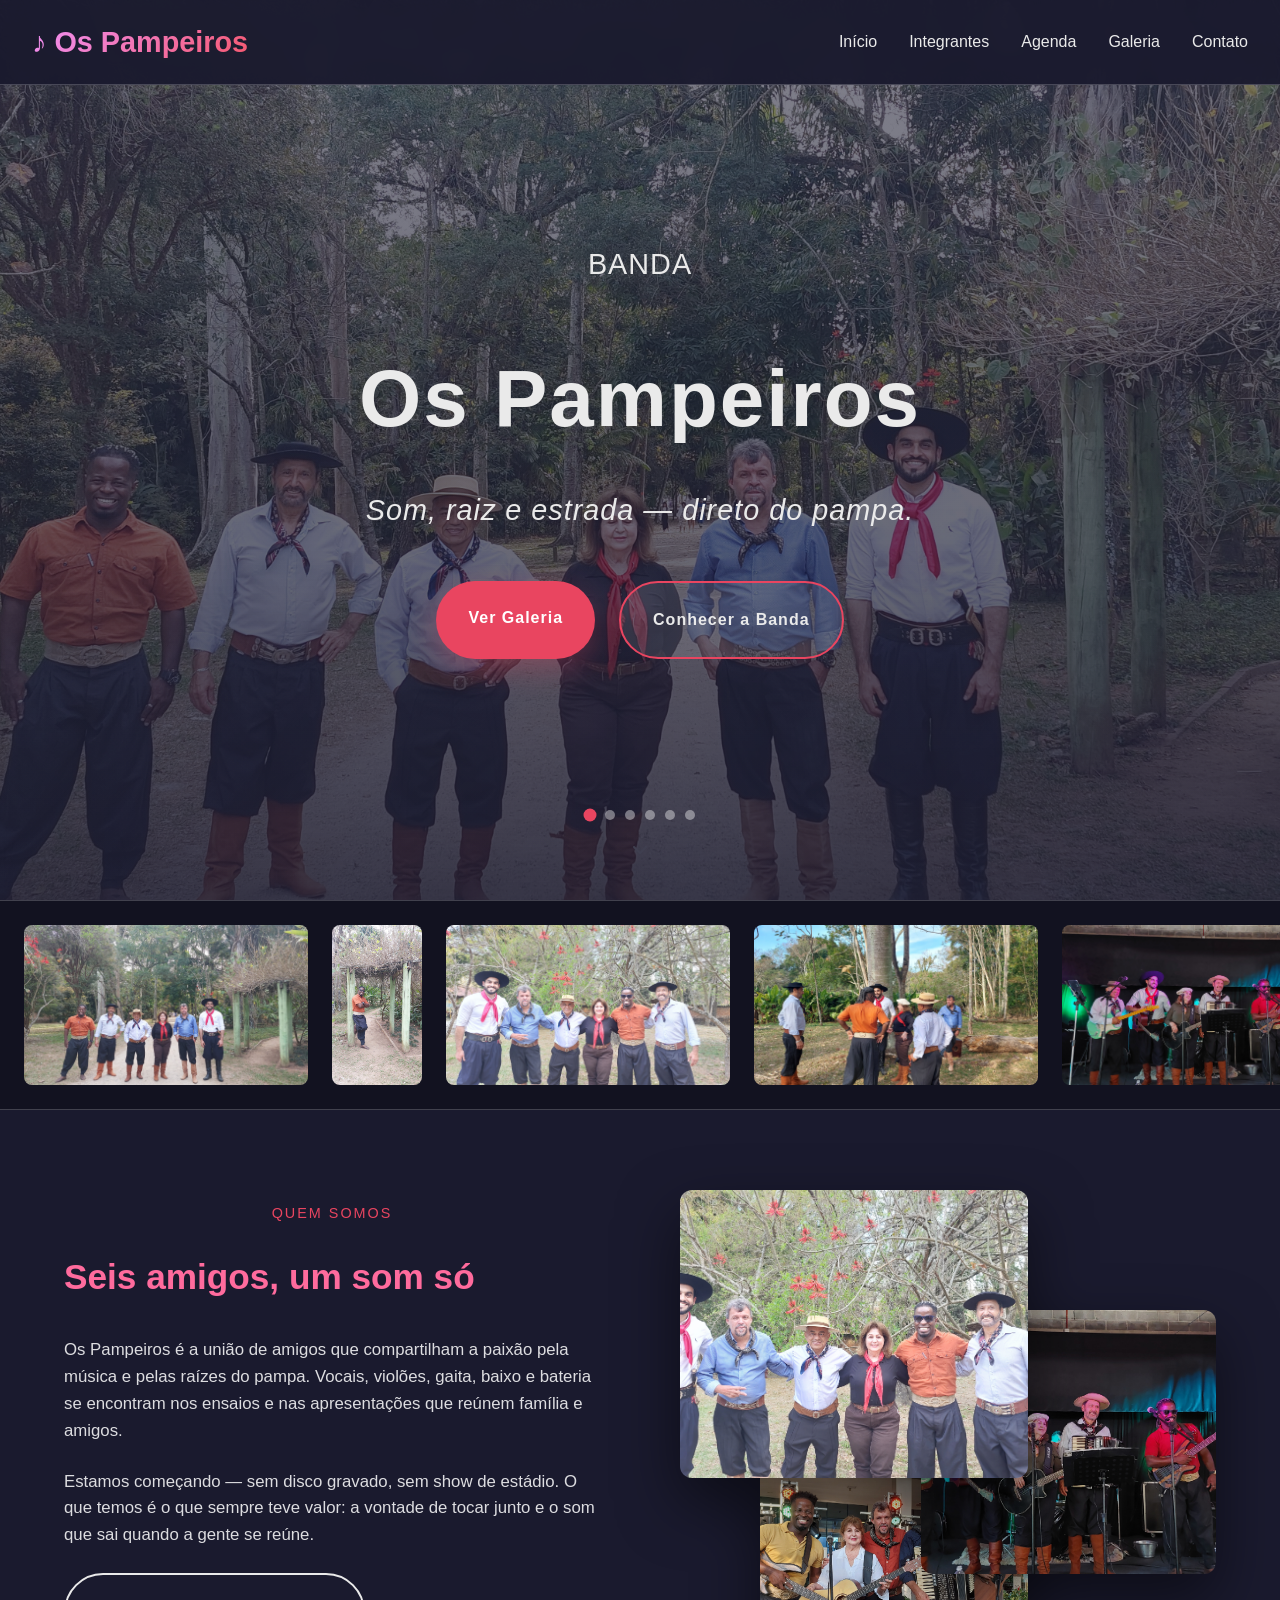
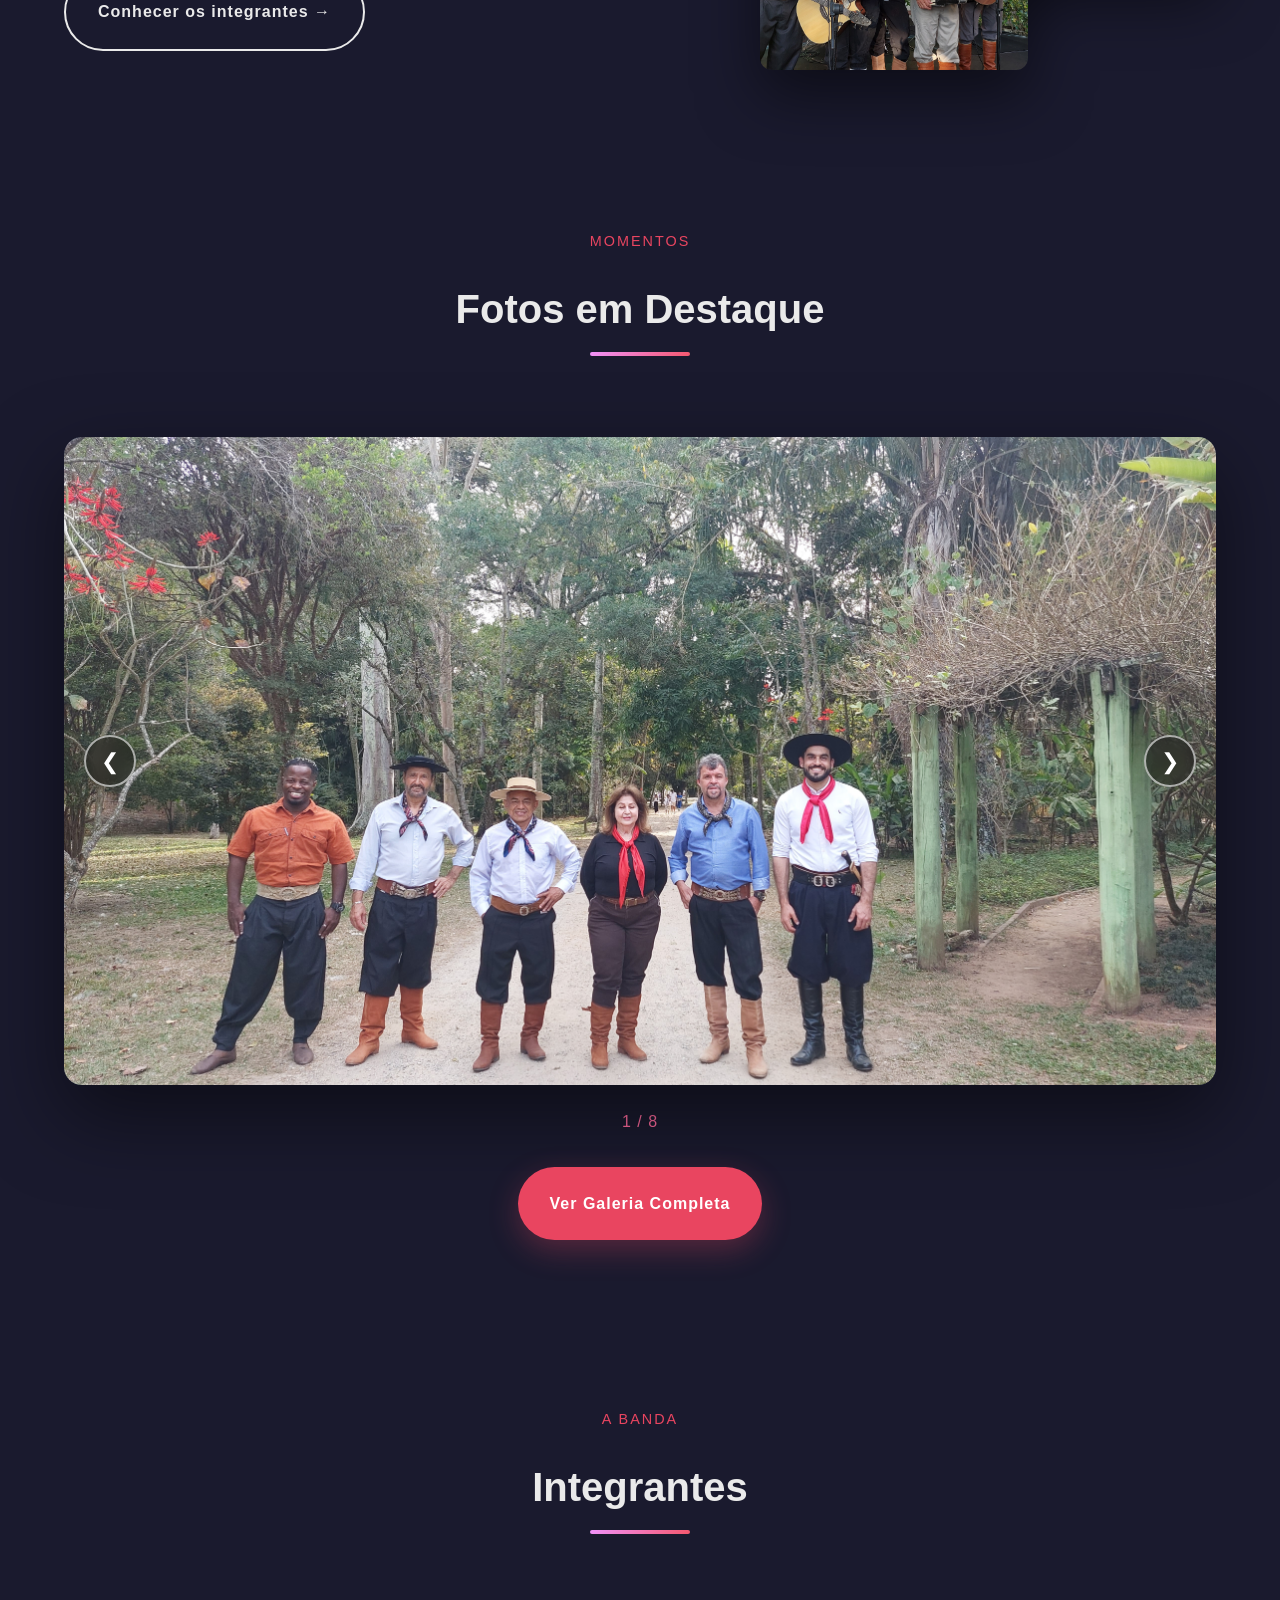
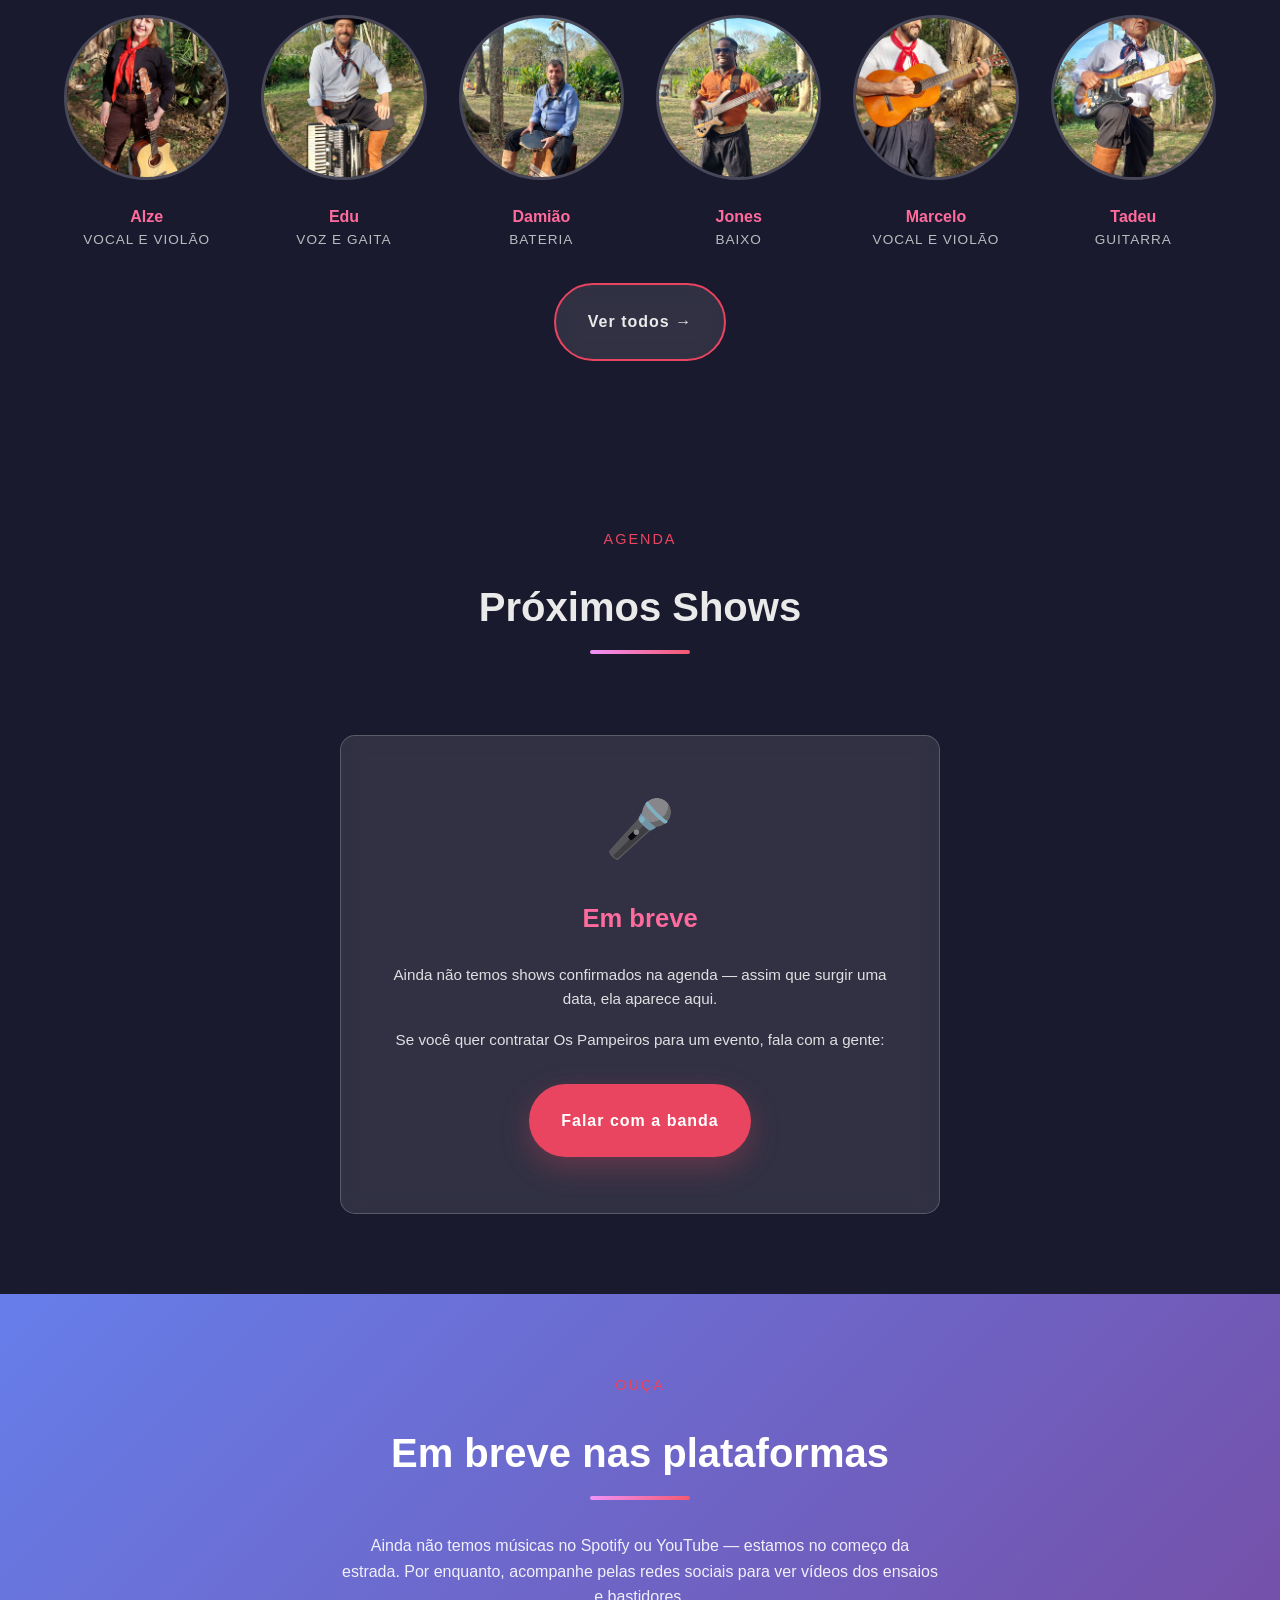
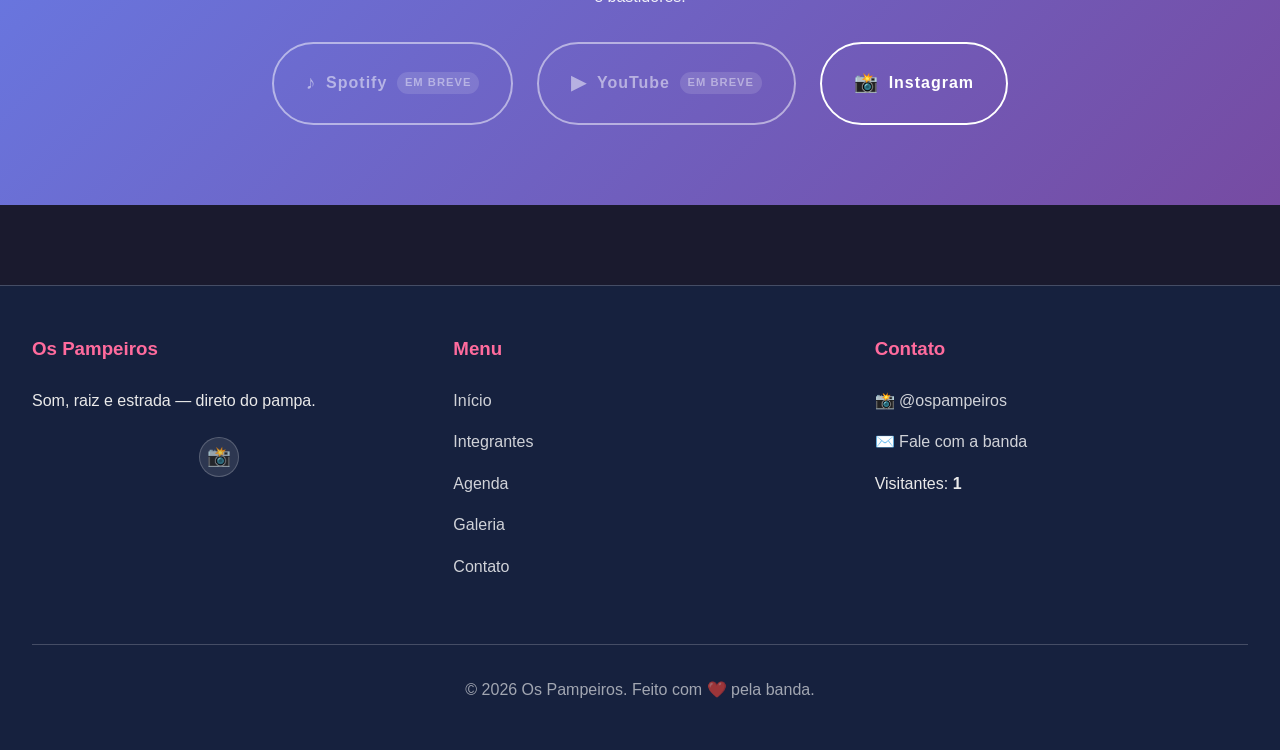
==== commit 1c3a20c4: "6 integrantes - Tadeu guitarrista" ====
--- a/index.html
+++ b/index.html
@@ -65,7 +65,7 @@
     <div class="container about-grid">
       <div class="about-text">
         <div class="section-subtitle">Quem somos</div>
-        <h2 class="section-title-left">Cinco amigos, um som só</h2>
+        <h2 class="section-title-left">Seis amigos, um som só</h2>
         <p>
           Os Pampeiros é a união de amigos que compartilham a paixão pela música
           e pelas raízes do pampa. Vocais, violões, gaita, baixo e bateria se
